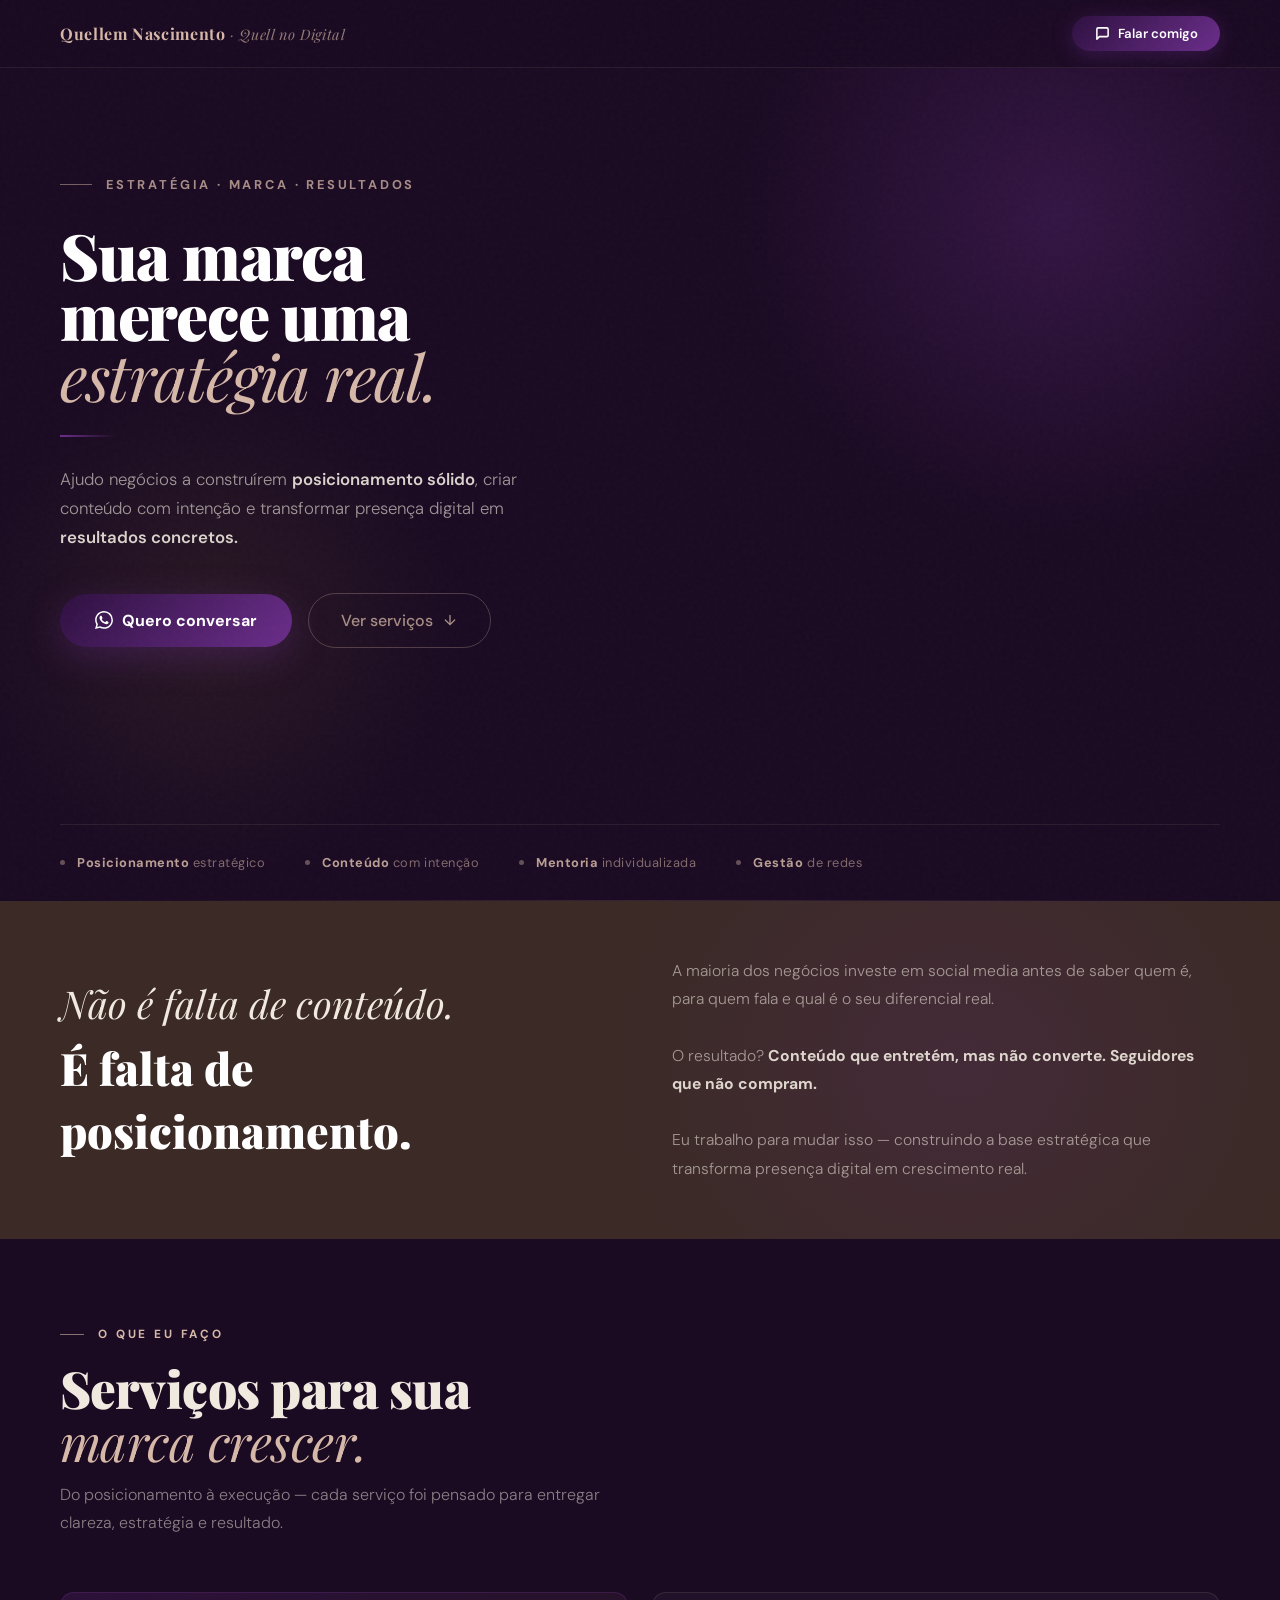
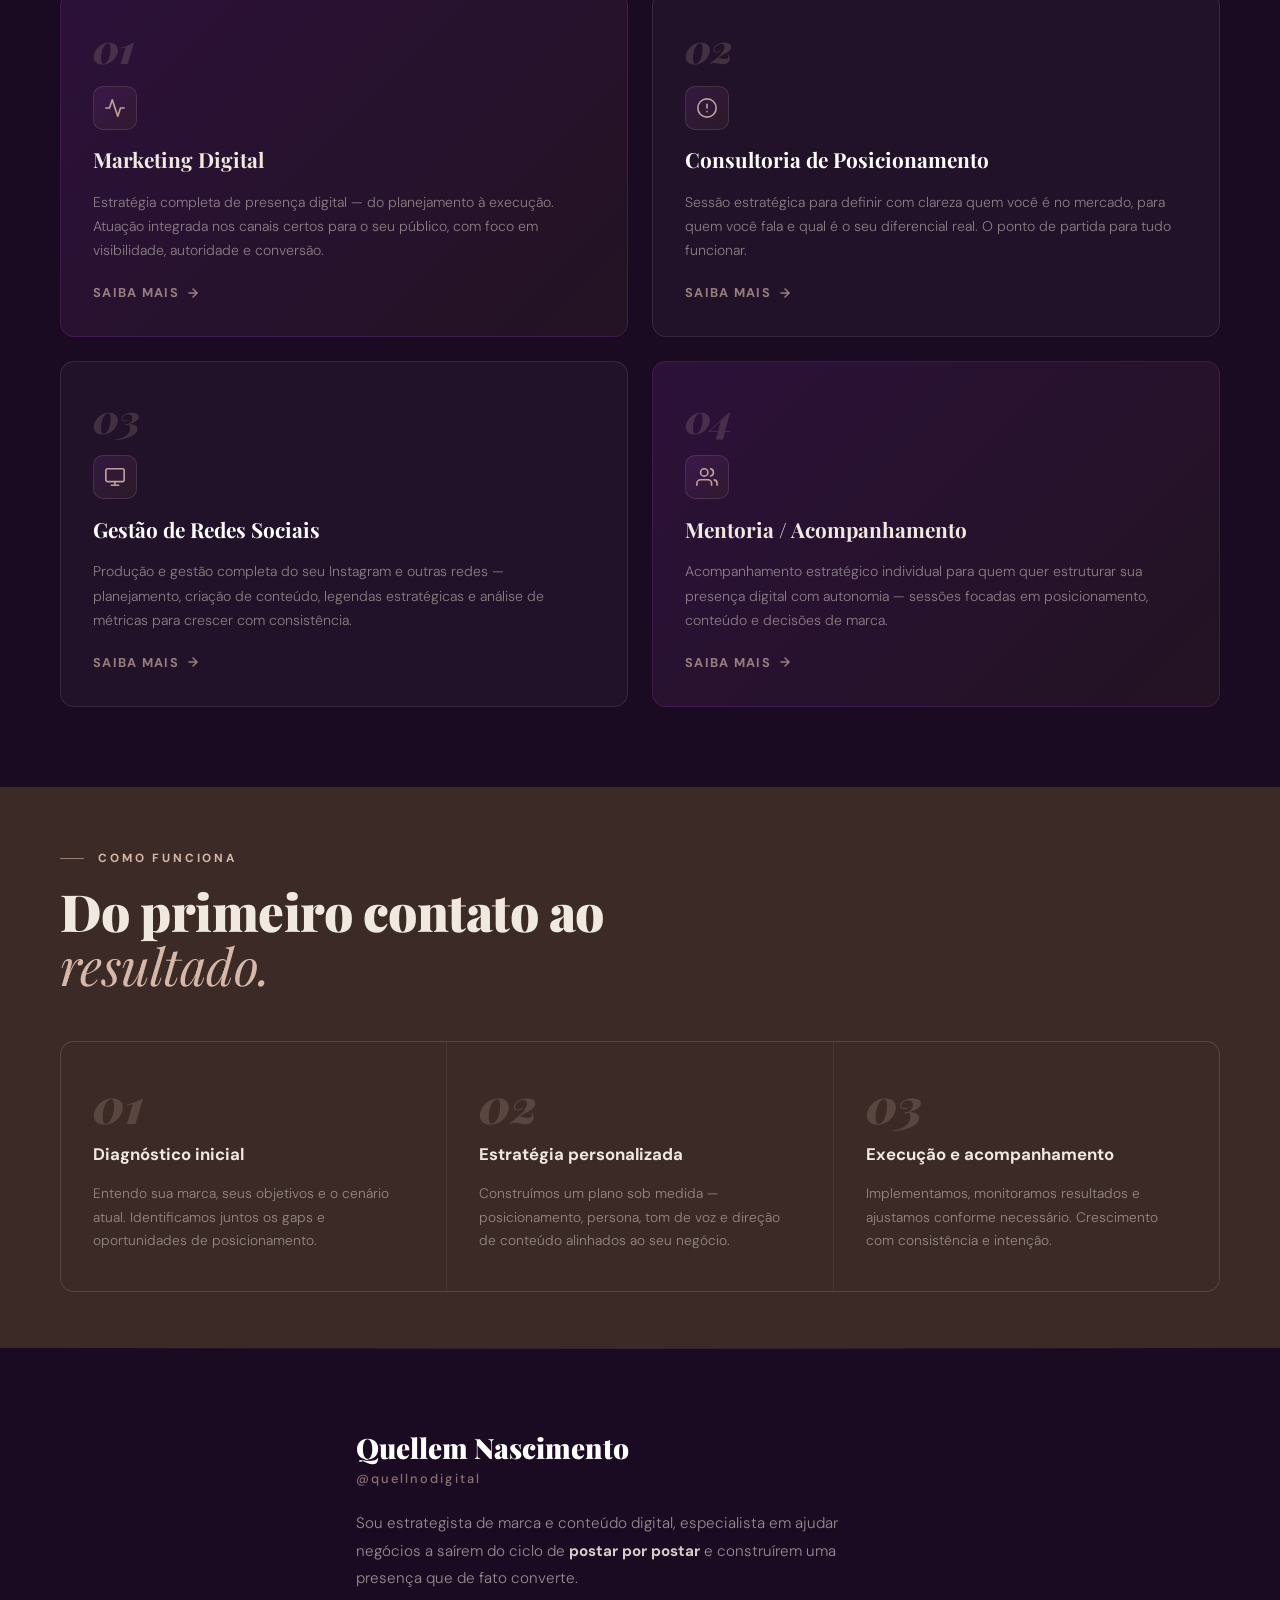
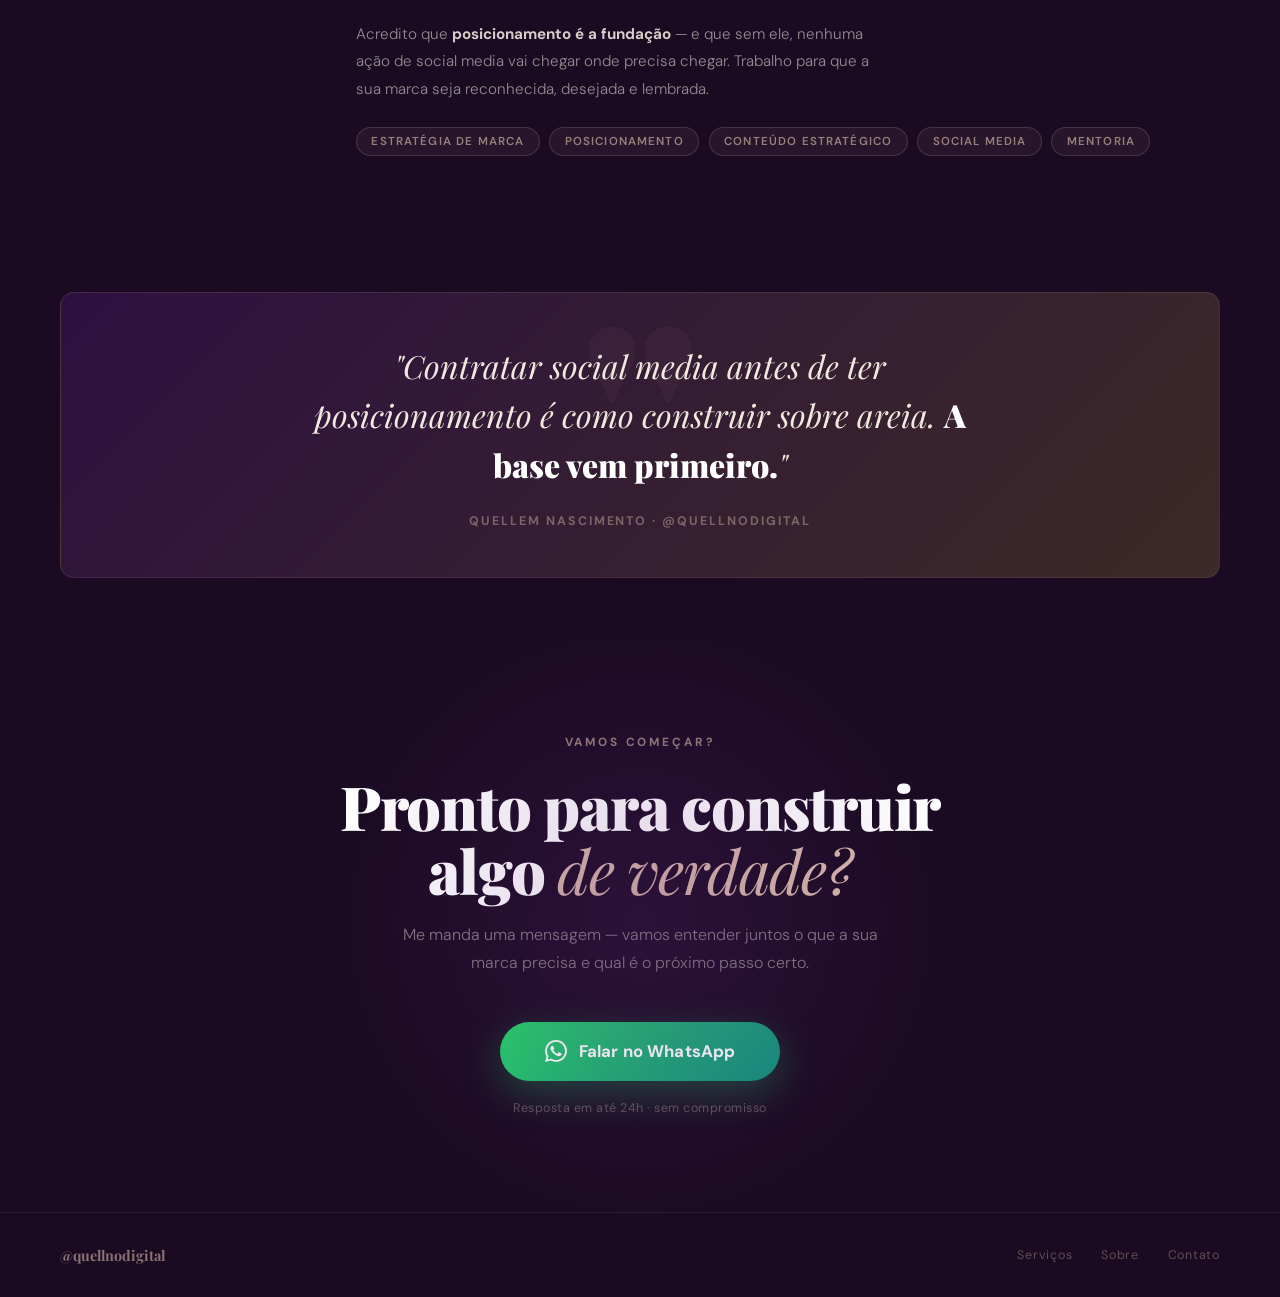
==== bio.html @ 11f49f75 "Add bio link landing page for @quellnodigital - Hero with photo, editorial headline and WhatsApp CTA" ====
<!DOCTYPE html>
<html lang="pt-BR">
<head>
<meta charset="UTF-8"/>
<meta name="viewport" content="width=device-width, initial-scale=1.0"/>
<meta name="description" content="Quellem Nascimento — Estratégia de marca, posicionamento e gestão de redes sociais para negócios que querem crescer com intencionalidade."/>
<title>Quellem Nascimento · Quell no Digital</title>
<link rel="preconnect" href="https://fonts.googleapis.com"/>
<link rel="preconnect" href="https://fonts.gstatic.com" crossorigin/>
<link href="https://fonts.googleapis.com/css2?family=Playfair+Display:ital,wght@0,400;0,700;0,900;1,400;1,700&family=DM+Sans:wght@300;400;500;600;700&display=swap" rel="stylesheet"/>
<style>
/* ══════════════════════════════════════════
   TOKENS & RESET
══════════════════════════════════════════ */
:root{
  --plum:    #1A0A22;
  --wine:    #2E1040;
  --purple:  #6B2D8B;
  --mauve:   #A45FC0;
  --brown:   #3B2A26;
  --mocha:   #5C3D30;
  --sand:    #D6B8A8;
  --cream:   #F0E9DF;
  --pale:    #F5F1F9;
  --white:   #FFFFFF;
  --body:    #2A1A2E;
  --muted:   rgba(42,26,46,.52);
  --border:  rgba(214,184,168,.18);
  --glow-p:  rgba(107,45,139,.35);
  --glow-b:  rgba(59,42,38,.5);
  --r:       14px;
  --r-sm:    8px;
}
*{box-sizing:border-box;margin:0;padding:0;}
html{scroll-behavior:smooth;}
body{
  background:var(--plum);
  font-family:'DM Sans',sans-serif;
  color:var(--cream);
  -webkit-font-smoothing:antialiased;
  overflow-x:hidden;
}
a{text-decoration:none;color:inherit;}
img{display:block;max-width:100%;}

/* ══════════════════════════════════════════
   NOISE TEXTURE
══════════════════════════════════════════ */
body::before{
  content:'';
  position:fixed;inset:0;pointer-events:none;z-index:999;
  opacity:.025;
  background-image:url("data:image/svg+xml,%3Csvg viewBox='0 0 256 256' xmlns='http://www.w3.org/2000/svg'%3E%3Cfilter id='n'%3E%3CfeTurbulence type='fractalNoise' baseFrequency='0.85' numOctaves='4' stitchTiles='stitch'/%3E%3C/filter%3E%3Crect width='100%25' height='100%25' filter='url(%23n)'/%3E%3C/svg%3E");
}

/* ══════════════════════════════════════════
   HEADER / NAV
══════════════════════════════════════════ */
.nav{
  position:fixed;top:0;left:0;right:0;
  z-index:100;
  padding:0 max(1.5rem, calc(50% - 580px));
  height:68px;
  display:flex;align-items:center;justify-content:space-between;
  background:rgba(26,10,34,.75);
  backdrop-filter:blur(18px);
  -webkit-backdrop-filter:blur(18px);
  border-bottom:1px solid rgba(214,184,168,.1);
  transition:background .3s;
}
.nav-logo{
  font-family:'Playfair Display',serif;
  font-size:1rem;font-weight:700;
  letter-spacing:.04em;color:var(--sand);
}
.nav-logo span{
  font-weight:400;font-style:italic;
  color:rgba(214,184,168,.65);font-size:.9rem;
}
.nav-cta{
  display:inline-flex;align-items:center;gap:.5rem;
  background:linear-gradient(135deg,var(--wine),var(--purple));
  color:#fff;border:none;border-radius:50px;
  padding:.55rem 1.4rem;font-size:.82rem;font-weight:600;
  cursor:pointer;font-family:'DM Sans',sans-serif;
  box-shadow:0 4px 20px var(--glow-p);
  transition:.2s;
}
.nav-cta:hover{transform:translateY(-1px);filter:brightness(1.12);}
.nav-cta svg{flex-shrink:0;}

/* ══════════════════════════════════════════
   HERO
══════════════════════════════════════════ */
.hero{
  min-height:100svh;
  padding:88px max(1.5rem, calc(50% - 580px)) 0;
  display:grid;
  grid-template-columns:1fr 1fr;
  align-items:end;
  gap:0;
  position:relative;
  overflow:hidden;
}

/* background glows */
.hero::before{
  content:'';position:absolute;
  right:-10%;top:-15%;
  width:70vw;max-width:700px;height:70vw;max-height:700px;
  border-radius:50%;
  background:radial-gradient(circle,rgba(107,45,139,.32) 0%,transparent 65%);
  pointer-events:none;z-index:0;
}
.hero::after{
  content:'';position:absolute;
  left:-5%;bottom:0;
  width:55vw;max-width:550px;height:55vw;max-height:550px;
  border-radius:50%;
  background:radial-gradient(circle,rgba(59,42,38,.45) 0%,transparent 65%);
  pointer-events:none;z-index:0;
}

.hero-text{
  position:relative;z-index:2;
  padding-bottom:6rem;
  padding-right:2rem;
}
.hero-eyebrow{
  display:inline-flex;align-items:center;gap:14px;
  font-size:.8rem;font-weight:700;letter-spacing:.22em;
  text-transform:uppercase;color:var(--sand);opacity:.75;
  margin-bottom:2rem;
}
.hero-eyebrow::before{
  content:'';display:inline-block;
  width:32px;height:1px;background:var(--sand);opacity:.65;
}
.hero-hl{
  font-family:'Playfair Display',serif;
  font-size:clamp(2.6rem, 5vw, 4.2rem);
  font-weight:900;line-height:.95;
  letter-spacing:-.02em;
  margin-bottom:1.75rem;
}
.hero-hl .reg{display:block;color:#fff;}
.hero-hl .ital{display:block;font-weight:400;font-style:italic;color:var(--sand);}
.hero-rule{
  width:56px;height:1.5px;
  background:linear-gradient(90deg,var(--purple),transparent);
  margin-bottom:1.75rem;
}
.hero-sub{
  font-size:1.05rem;font-weight:300;line-height:1.75;
  color:rgba(240,233,223,.62);max-width:480px;
  margin-bottom:2.5rem;
}
.hero-sub strong{font-weight:600;color:rgba(240,233,223,.9);}
.hero-btns{display:flex;flex-wrap:wrap;gap:1rem;align-items:center;}
.btn-primary{
  display:inline-flex;align-items:center;gap:.55rem;
  background:linear-gradient(135deg,var(--wine),var(--purple));
  color:#fff;border-radius:50px;
  padding:1rem 2.2rem;font-size:1rem;font-weight:700;
  box-shadow:0 10px 36px var(--glow-p);
  transition:.2s;cursor:pointer;border:none;
  font-family:'DM Sans',sans-serif;
}
.btn-primary:hover{transform:translateY(-2px);box-shadow:0 16px 48px var(--glow-p);filter:brightness(1.1);}
.btn-ghost{
  display:inline-flex;align-items:center;gap:.55rem;
  background:transparent;
  border:1px solid rgba(214,184,168,.28);
  color:rgba(214,184,168,.75);border-radius:50px;
  padding:1rem 2rem;font-size:1rem;font-weight:500;
  transition:.2s;cursor:pointer;
  font-family:'DM Sans',sans-serif;
}
.btn-ghost:hover{border-color:rgba(214,184,168,.5);color:var(--sand);}

.hero-photo{
  position:relative;z-index:2;
  align-self:end;
  display:flex;justify-content:flex-end;
}
.hero-photo img{
  width:100%;max-width:480px;
  height:clamp(500px, 70vh, 720px);
  object-fit:cover;object-position:center top;
  border-radius:var(--r) var(--r) 0 0;
  display:block;
  box-shadow:0 32px 80px rgba(0,0,0,.55);
  mask-image:linear-gradient(0deg,transparent 0%,rgba(0,0,0,.6) 8%,black 20%);
  -webkit-mask-image:linear-gradient(0deg,transparent 0%,rgba(0,0,0,.6) 8%,black 20%);
}
.hero-photo-overlay{
  position:absolute;inset:0;z-index:1;
  background:linear-gradient(90deg,var(--plum) 0%,transparent 30%);
}

/* social proof bar inside hero */
.hero-proof{
  grid-column:1 / -1;
  position:relative;z-index:2;
  display:flex;align-items:center;gap:2.5rem;
  padding:1.8rem 0;
  border-top:1px solid rgba(214,184,168,.1);
  flex-wrap:wrap;
  row-gap:1rem;
}
.proof-item{display:flex;align-items:center;gap:.75rem;}
.proof-dot{width:5px;height:5px;border-radius:50%;background:var(--sand);opacity:.4;flex-shrink:0;}
.proof-text{font-size:.8rem;font-weight:400;color:rgba(214,184,168,.55);letter-spacing:.04em;}
.proof-text strong{font-weight:700;color:rgba(214,184,168,.85);}

/* ══════════════════════════════════════════
   SECTION WRAPPER
══════════════════════════════════════════ */
.section{
  padding:5rem max(1.5rem, calc(50% - 580px));
}
.section-sm{padding-top:3.5rem;padding-bottom:3.5rem;}
.sec-tag{
  display:inline-flex;align-items:center;gap:14px;
  font-size:.74rem;font-weight:700;letter-spacing:.24em;
  text-transform:uppercase;color:var(--sand);opacity:.65;
  margin-bottom:1.2rem;
}
.sec-tag::before{content:'';display:inline-block;width:24px;height:1px;background:var(--sand);opacity:.6;}
.sec-hl{
  font-family:'Playfair Display',serif;
  font-size:clamp(2rem,4vw,3.2rem);
  font-weight:900;line-height:1.05;
  letter-spacing:-.01em;
  margin-bottom:.75rem;
}
.sec-hl em{font-style:italic;font-weight:400;color:var(--sand);}
.sec-sub{
  font-size:1rem;font-weight:300;line-height:1.72;
  color:rgba(240,233,223,.52);max-width:560px;
}

/* ══════════════════════════════════════════
   DIVIDER
══════════════════════════════════════════ */
.divider{
  height:1px;
  background:linear-gradient(90deg,transparent,rgba(214,184,168,.15),transparent);
  margin:0 max(1.5rem, calc(50% - 580px));
}

/* ══════════════════════════════════════════
   PROBLEM STRIP
══════════════════════════════════════════ */
.problem{
  background:var(--brown);
  padding:3.5rem max(1.5rem, calc(50% - 580px));
  position:relative;overflow:hidden;
}
.problem::before{
  content:'';position:absolute;
  right:-5%;top:-50%;
  width:60%;height:200%;
  background:radial-gradient(ellipse,rgba(107,45,139,.18) 0%,transparent 65%);
  pointer-events:none;
}
.problem-inner{
  display:grid;grid-template-columns:1fr 1fr;gap:4rem;
  align-items:center;
  position:relative;z-index:1;
}
.problem-quote{
  font-family:'Playfair Display',serif;
  font-size:clamp(1.5rem,3vw,2.4rem);
  font-weight:400;font-style:italic;
  line-height:1.4;color:var(--cream);
}
.problem-quote strong{
  font-style:normal;font-weight:900;
  display:block;
  font-size:clamp(1.7rem,3.5vw,2.8rem);
  color:#fff;margin-top:.4rem;
}
.problem-body{
  font-size:.98rem;font-weight:300;line-height:1.8;
  color:rgba(240,233,223,.58);
}
.problem-body strong{font-weight:700;color:rgba(240,233,223,.9);}

/* ══════════════════════════════════════════
   SERVICES
══════════════════════════════════════════ */
.services-grid{
  display:grid;
  grid-template-columns:repeat(2,1fr);
  gap:1.5rem;
  margin-top:3.5rem;
}
.svc-card{
  background:rgba(255,255,255,.035);
  border:1px solid rgba(214,184,168,.12);
  border-radius:var(--r);
  padding:2.2rem 2rem;
  display:flex;flex-direction:column;gap:1.1rem;
  transition:.3s;
  position:relative;overflow:hidden;
}
.svc-card::before{
  content:'';position:absolute;
  inset:0;border-radius:var(--r);
  background:linear-gradient(135deg,rgba(107,45,139,.06),transparent);
  opacity:0;transition:.3s;
}
.svc-card:hover{
  border-color:rgba(214,184,168,.25);
  transform:translateY(-3px);
  box-shadow:0 16px 48px rgba(0,0,0,.35);
}
.svc-card:hover::before{opacity:1;}
.svc-n{
  font-family:'Playfair Display',serif;
  font-size:2.5rem;font-weight:900;font-style:italic;
  color:var(--sand);opacity:.18;
  line-height:1;
}
.svc-icon{
  width:44px;height:44px;
  border-radius:10px;
  background:linear-gradient(135deg,rgba(107,45,139,.25),rgba(59,42,38,.35));
  border:1px solid rgba(214,184,168,.15);
  display:flex;align-items:center;justify-content:center;
}
.svc-icon svg{opacity:.85;}
.svc-title{
  font-family:'Playfair Display',serif;
  font-size:1.3rem;font-weight:700;
  color:#fff;line-height:1.2;
}
.svc-desc{
  font-size:.88rem;font-weight:300;line-height:1.72;
  color:rgba(240,233,223,.5);flex:1;
}
.svc-cta{
  display:inline-flex;align-items:center;gap:.45rem;
  font-size:.8rem;font-weight:700;letter-spacing:.1em;
  text-transform:uppercase;color:var(--sand);opacity:.65;
  transition:.2s;margin-top:.25rem;
}
.svc-card:hover .svc-cta{opacity:1;}
.svc-cta svg{transition:.2s;}
.svc-card:hover .svc-cta svg{transform:translateX(4px);}

/* featured card */
.svc-card.featured{
  background:linear-gradient(135deg,rgba(107,45,139,.22),rgba(59,42,38,.28));
  border-color:rgba(107,45,139,.35);
}
.svc-card.featured:hover{border-color:rgba(107,45,139,.6);}
.svc-card.featured .svc-title{color:var(--cream);}

/* ══════════════════════════════════════════
   HOW IT WORKS
══════════════════════════════════════════ */
.steps-section{
  background:var(--brown);
}
.steps-grid{
  display:grid;grid-template-columns:repeat(3,1fr);
  gap:1px;background:rgba(214,184,168,.1);
  border:1px solid rgba(214,184,168,.1);
  border-radius:var(--r);overflow:hidden;
  margin-top:3rem;
}
.step-cell{
  background:var(--brown);
  padding:2.4rem 2rem;
  display:flex;flex-direction:column;gap:1rem;
}
.step-num{
  font-family:'Playfair Display',serif;
  font-size:3rem;font-weight:900;font-style:italic;
  color:var(--sand);opacity:.2;line-height:1;
}
.step-title{
  font-size:1.05rem;font-weight:700;
  color:var(--cream);line-height:1.3;
}
.step-desc{
  font-size:.86rem;font-weight:300;line-height:1.7;
  color:rgba(240,233,223,.5);
}

/* ══════════════════════════════════════════
   ABOUT STRIP
══════════════════════════════════════════ */
.about{
  display:grid;grid-template-columns:auto 1fr;
  gap:3.5rem;align-items:center;
}
.about-photo{
  width:240px;flex-shrink:0;
}
.about-photo img{
  width:100%;height:320px;
  object-fit:cover;object-position:center top;
  border-radius:var(--r);
  box-shadow:0 20px 60px rgba(0,0,0,.5);
  filter:saturate(.9);
}
.about-name{
  font-family:'Playfair Display',serif;
  font-size:1.75rem;font-weight:900;
  color:#fff;margin-bottom:.3rem;
}
.about-handle{
  font-size:.8rem;font-weight:500;letter-spacing:.16em;
  color:var(--sand);opacity:.6;margin-bottom:1.4rem;
}
.about-text{
  font-size:.95rem;font-weight:300;line-height:1.82;
  color:rgba(240,233,223,.58);max-width:540px;
}
.about-text strong{font-weight:700;color:rgba(240,233,223,.88);}
.about-tags{
  display:flex;flex-wrap:wrap;gap:.6rem;margin-top:1.5rem;
}
.tag-chip{
  font-size:.72rem;font-weight:600;letter-spacing:.1em;
  text-transform:uppercase;
  background:rgba(214,184,168,.07);
  border:1px solid rgba(214,184,168,.18);
  color:rgba(214,184,168,.65);
  padding:.35rem .9rem;border-radius:50px;
}

/* ══════════════════════════════════════════
   TESTIMONIAL / HIGHLIGHT
══════════════════════════════════════════ */
.highlight{
  background:linear-gradient(135deg,var(--wine) 0%,var(--brown) 100%);
  border:1px solid rgba(214,184,168,.12);
  border-radius:var(--r);
  padding:3rem 2.8rem;
  text-align:center;
  position:relative;overflow:hidden;
}
.highlight::before{
  content:'"';
  position:absolute;top:-20px;left:50%;transform:translateX(-50%);
  font-family:'Playfair Display',serif;
  font-size:18rem;font-weight:900;line-height:1;
  color:rgba(214,184,168,.04);
  pointer-events:none;
}
.highlight-text{
  font-family:'Playfair Display',serif;
  font-size:clamp(1.4rem,3vw,2rem);
  font-weight:400;font-style:italic;
  line-height:1.55;color:var(--cream);
  max-width:680px;margin:0 auto 1.5rem;
  position:relative;z-index:1;
}
.highlight-text strong{
  font-style:normal;font-weight:900;color:#fff;
}
.highlight-source{
  font-size:.78rem;font-weight:700;letter-spacing:.16em;
  text-transform:uppercase;color:rgba(214,184,168,.45);
  position:relative;z-index:1;
}

/* ══════════════════════════════════════════
   FINAL CTA
══════════════════════════════════════════ */
.cta-section{
  text-align:center;
  padding:6rem max(1.5rem, calc(50% - 580px));
  position:relative;overflow:hidden;
}
.cta-section::before{
  content:'';position:absolute;
  left:50%;top:50%;transform:translate(-50%,-50%);
  width:min(90vw,700px);height:min(90vw,700px);
  border-radius:50%;
  background:radial-gradient(circle,rgba(107,45,139,.22) 0%,transparent 65%);
  pointer-events:none;
}
.cta-eyebrow{
  display:inline-flex;align-items:center;gap:14px;
  font-size:.74rem;font-weight:700;letter-spacing:.24em;
  text-transform:uppercase;color:var(--sand);opacity:.6;
  margin-bottom:1.5rem;
}
.cta-hl{
  font-family:'Playfair Display',serif;
  font-size:clamp(2rem,5vw,3.8rem);
  font-weight:900;line-height:1.05;
  color:#fff;margin-bottom:1.2rem;
  letter-spacing:-.02em;
}
.cta-hl em{font-style:italic;font-weight:400;color:var(--sand);}
.cta-sub{
  font-size:1rem;font-weight:300;line-height:1.75;
  color:rgba(240,233,223,.5);max-width:520px;
  margin:0 auto 2.8rem;
}
.cta-btn-wrap{
  display:flex;flex-direction:column;align-items:center;gap:1.2rem;
}
.btn-wa{
  display:inline-flex;align-items:center;gap:.75rem;
  background:linear-gradient(135deg,#25D366,#128C7E);
  color:#fff;border-radius:50px;
  padding:1.15rem 2.8rem;font-size:1.05rem;font-weight:700;
  box-shadow:0 12px 40px rgba(37,211,102,.3);
  transition:.25s;cursor:pointer;border:none;
  font-family:'DM Sans',sans-serif;
  letter-spacing:.01em;
}
.btn-wa:hover{transform:translateY(-2px);box-shadow:0 18px 52px rgba(37,211,102,.42);filter:brightness(1.08);}
.cta-note{
  font-size:.78rem;color:rgba(214,184,168,.38);
  letter-spacing:.04em;
}

/* ══════════════════════════════════════════
   FOOTER
══════════════════════════════════════════ */
.footer{
  padding:2rem max(1.5rem, calc(50% - 580px));
  border-top:1px solid rgba(214,184,168,.1);
  display:flex;align-items:center;justify-content:space-between;
  flex-wrap:wrap;gap:1rem;
}
.footer-logo{
  font-family:'Playfair Display',serif;
  font-size:.9rem;font-weight:700;color:var(--sand);opacity:.6;
}
.footer-links{
  display:flex;gap:1.8rem;
}
.footer-links a{
  font-size:.78rem;color:rgba(214,184,168,.38);
  letter-spacing:.06em;transition:.2s;
}
.footer-links a:hover{color:rgba(214,184,168,.7);}

/* ══════════════════════════════════════════
   SCROLL ANIMATIONS
══════════════════════════════════════════ */
.fade-up{
  opacity:0;transform:translateY(32px);
  transition:opacity .65s ease, transform .65s ease;
}
.fade-up.visible{opacity:1;transform:none;}

/* ══════════════════════════════════════════
   RESPONSIVE — TABLET
══════════════════════════════════════════ */
@media(max-width:900px){
  .hero{grid-template-columns:1fr;padding-top:100px;}
  .hero-photo{display:none;}
  .hero-proof{grid-column:1;}
  .problem-inner{grid-template-columns:1fr;}
  .services-grid{grid-template-columns:1fr;}
  .steps-grid{grid-template-columns:1fr;}
  .steps-grid .step-cell{border-top:1px solid rgba(214,184,168,.1);}
  .steps-grid .step-cell:first-child{border-top:none;}
  .about{grid-template-columns:1fr;}
  .about-photo{width:100%;max-width:280px;}
  .about-photo img{height:260px;}
}
@media(max-width:600px){
  .nav{padding:0 1.2rem;}
  .nav-logo span{display:none;}
  .hero{padding-left:1.2rem;padding-right:1.2rem;padding-top:88px;}
  .hero-text{padding-right:0;padding-bottom:3rem;}
  .hero-btns{flex-direction:column;align-items:flex-start;}
  .btn-primary,.btn-ghost{width:100%;justify-content:center;}
  .hero-proof{gap:1.2rem;}
  .proof-item:nth-child(n+4){display:none;}
  .section{padding-left:1.2rem;padding-right:1.2rem;}
  .problem{padding-left:1.2rem;padding-right:1.2rem;}
  .steps-section{padding-left:1.2rem;padding-right:1.2rem;}
  .cta-section{padding-left:1.2rem;padding-right:1.2rem;}
  .footer{padding-left:1.2rem;padding-right:1.2rem;}
  .services-grid{gap:1rem;}
  .svc-card{padding:1.8rem 1.5rem;}
  .highlight{padding:2.2rem 1.6rem;}
  .cta-btn-wrap .btn-wa{width:100%;justify-content:center;}
}
</style>
</head>
<body>

<!-- ══ NAV ══ -->
<nav class="nav">
  <div class="nav-logo">Quellem Nascimento <span>· Quell no Digital</span></div>
  <a href="https://wa.me/5527998845482?text=Oi%20Quellem%2C%20vim%20pelo%20link%20da%20bio%20e%20quero%20saber%20mais%20sobre%20seus%20servi%C3%A7os!" class="nav-cta">
    <svg width="15" height="15" viewBox="0 0 24 24" fill="none" stroke="currentColor" stroke-width="2.5" stroke-linecap="round" stroke-linejoin="round"><path d="M21 15a2 2 0 0 1-2 2H7l-4 4V5a2 2 0 0 1 2-2h14a2 2 0 0 1 2 2z"/></svg>
    Falar comigo
  </a>
</nav>

<!-- ══ HERO ══ -->
<section class="hero">
  <div class="hero-text fade-up">
    <p class="hero-eyebrow">Estratégia · Marca · Resultados</p>
    <h1 class="hero-hl">
      <span class="reg">Sua marca</span>
      <span class="reg">merece uma</span>
      <span class="ital">estratégia real.</span>
    </h1>
    <div class="hero-rule"></div>
    <p class="hero-sub">
      Ajudo negócios a construírem <strong>posicionamento sólido</strong>, criar conteúdo com intenção e transformar presença digital em <strong>resultados concretos.</strong>
    </p>
    <div class="hero-btns">
      <a href="https://wa.me/5527998845482?text=Oi%20Quellem%2C%20vim%20pelo%20link%20da%20bio%20e%20quero%20saber%20mais%20sobre%20seus%20servi%C3%A7os!" class="btn-primary">
        <svg width="18" height="18" viewBox="0 0 24 24" fill="currentColor"><path d="M17.472 14.382c-.297-.149-1.758-.867-2.03-.967-.273-.099-.471-.148-.67.15-.197.297-.767.966-.94 1.164-.173.199-.347.223-.644.075-.297-.15-1.255-.463-2.39-1.475-.883-.788-1.48-1.761-1.653-2.059-.173-.297-.018-.458.13-.606.134-.133.298-.347.446-.52.149-.174.198-.298.298-.497.099-.198.05-.371-.025-.52-.075-.149-.669-1.612-.916-2.207-.242-.579-.487-.5-.669-.51-.173-.008-.371-.01-.57-.01-.198 0-.52.074-.792.372-.272.297-1.04 1.016-1.04 2.479 0 1.462 1.065 2.875 1.213 3.074.149.198 2.096 3.2 5.077 4.487.709.306 1.262.489 1.694.625.712.227 1.36.195 1.871.118.571-.085 1.758-.719 2.006-1.413.248-.694.248-1.289.173-1.413-.074-.124-.272-.198-.57-.347m-5.421 7.403h-.004a9.87 9.87 0 0 1-5.031-1.378l-.361-.214-3.741.982.998-3.648-.235-.374a9.86 9.86 0 0 1-1.51-5.26c.001-5.45 4.436-9.884 9.888-9.884 2.64 0 5.122 1.03 6.988 2.898a9.825 9.825 0 0 1 2.893 6.994c-.003 5.45-4.437 9.884-9.885 9.884m8.413-18.297A11.815 11.815 0 0 0 12.05 0C5.495 0 .16 5.335.157 11.892c0 2.096.547 4.142 1.588 5.945L.057 24l6.305-1.654a11.882 11.882 0 0 0 5.683 1.448h.005c6.554 0 11.89-5.335 11.893-11.893a11.821 11.821 0 0 0-3.48-8.413z"/></svg>
        Quero conversar
      </a>
      <a href="#servicos" class="btn-ghost">
        Ver serviços
        <svg width="16" height="16" viewBox="0 0 24 24" fill="none" stroke="currentColor" stroke-width="2" stroke-linecap="round"><path d="M12 5v14M5 12l7 7 7-7"/></svg>
      </a>
    </div>
  </div>

  <div class="hero-photo">
    <div class="hero-photo-overlay"></div>
    <img
      src="https://raw.githubusercontent.com/quellemnascimento-collab/quellnodigital/claude/create-landing-page-l6phU/foto2.jpg.jpeg"
      alt="Quellem Nascimento" crossorigin="anonymous"
      onerror="this.parentElement.style.display='none'"/>
  </div>

  <div class="hero-proof fade-up">
    <div class="proof-item"><div class="proof-dot"></div><span class="proof-text"><strong>Posicionamento</strong> estratégico</span></div>
    <div class="proof-item"><div class="proof-dot"></div><span class="proof-text"><strong>Conteúdo</strong> com intenção</span></div>
    <div class="proof-item"><div class="proof-dot"></div><span class="proof-text"><strong>Mentoria</strong> individualizada</span></div>
    <div class="proof-item"><div class="proof-dot"></div><span class="proof-text"><strong>Gestão</strong> de redes</span></div>
  </div>
</section>

<!-- ══ DIVIDER ══ -->
<div class="divider"></div>

<!-- ══ PROBLEM ══ -->
<section class="problem">
  <div class="problem-inner fade-up">
    <p class="problem-quote">
      Não é falta de conteúdo.
      <strong>É falta de posicionamento.</strong>
    </p>
    <p class="problem-body">
      A maioria dos negócios investe em social media antes de saber quem é, para quem fala e qual é o seu diferencial real.<br/><br/>
      O resultado? <strong>Conteúdo que entretém, mas não converte. Seguidores que não compram.</strong><br/><br/>
      Eu trabalho para mudar isso — construindo a base estratégica que transforma presença digital em crescimento real.
    </p>
  </div>
</section>

<!-- ══ SERVICES ══ -->
<section class="section" id="servicos">
  <p class="sec-tag fade-up">O que eu faço</p>
  <h2 class="sec-hl fade-up">Serviços para sua<br/><em>marca crescer.</em></h2>
  <p class="sec-sub fade-up">Do posicionamento à execução — cada serviço foi pensado para entregar clareza, estratégia e resultado.</p>

  <div class="services-grid">

    <!-- 01 · MARKETING DIGITAL -->
    <div class="svc-card featured fade-up">
      <div class="svc-n">01</div>
      <div class="svc-icon">
        <svg width="22" height="22" viewBox="0 0 24 24" fill="none" stroke="var(--sand)" stroke-width="1.8" stroke-linecap="round" stroke-linejoin="round"><polyline points="22 12 18 12 15 21 9 3 6 12 2 12"/></svg>
      </div>
      <h3 class="svc-title">Marketing Digital</h3>
      <p class="svc-desc">Estratégia completa de presença digital — do planejamento à execução. Atuação integrada nos canais certos para o seu público, com foco em visibilidade, autoridade e conversão.</p>
      <a href="https://wa.me/5527998845482?text=Oi%20Quellem%2C%20tenho%20interesse%20no%20servi%C3%A7o%20de%20Marketing%20Digital!" class="svc-cta">
        Saiba mais
        <svg width="14" height="14" viewBox="0 0 24 24" fill="none" stroke="currentColor" stroke-width="2.5" stroke-linecap="round"><path d="M5 12h14M12 5l7 7-7 7"/></svg>
      </a>
    </div>

    <!-- 02 · CONSULTORIA DE POSICIONAMENTO -->
    <div class="svc-card fade-up">
      <div class="svc-n">02</div>
      <div class="svc-icon">
        <svg width="22" height="22" viewBox="0 0 24 24" fill="none" stroke="var(--sand)" stroke-width="1.8" stroke-linecap="round" stroke-linejoin="round"><circle cx="12" cy="12" r="10"/><line x1="12" y1="8" x2="12" y2="12"/><line x1="12" y1="16" x2="12.01" y2="16"/></svg>
      </div>
      <h3 class="svc-title">Consultoria de Posicionamento</h3>
      <p class="svc-desc">Sessão estratégica para definir com clareza quem você é no mercado, para quem você fala e qual é o seu diferencial real. O ponto de partida para tudo funcionar.</p>
      <a href="https://wa.me/5527998845482?text=Oi%20Quellem%2C%20tenho%20interesse%20na%20Consultoria%20de%20Posicionamento!" class="svc-cta">
        Saiba mais
        <svg width="14" height="14" viewBox="0 0 24 24" fill="none" stroke="currentColor" stroke-width="2.5" stroke-linecap="round"><path d="M5 12h14M12 5l7 7-7 7"/></svg>
      </a>
    </div>

    <!-- 03 · GESTÃO DE REDES SOCIAIS -->
    <div class="svc-card fade-up">
      <div class="svc-n">03</div>
      <div class="svc-icon">
        <svg width="22" height="22" viewBox="0 0 24 24" fill="none" stroke="var(--sand)" stroke-width="1.8" stroke-linecap="round" stroke-linejoin="round"><rect x="2" y="3" width="20" height="14" rx="2"/><line x1="8" y1="21" x2="16" y2="21"/><line x1="12" y1="17" x2="12" y2="21"/></svg>
      </div>
      <h3 class="svc-title">Gestão de Redes Sociais</h3>
      <p class="svc-desc">Produção e gestão completa do seu Instagram e outras redes — planejamento, criação de conteúdo, legendas estratégicas e análise de métricas para crescer com consistência.</p>
      <a href="https://wa.me/5527998845482?text=Oi%20Quellem%2C%20tenho%20interesse%20na%20Gest%C3%A3o%20de%20Redes%20Sociais!" class="svc-cta">
        Saiba mais
        <svg width="14" height="14" viewBox="0 0 24 24" fill="none" stroke="currentColor" stroke-width="2.5" stroke-linecap="round"><path d="M5 12h14M12 5l7 7-7 7"/></svg>
      </a>
    </div>

    <!-- 04 · MENTORIA -->
    <div class="svc-card featured fade-up">
      <div class="svc-n">04</div>
      <div class="svc-icon">
        <svg width="22" height="22" viewBox="0 0 24 24" fill="none" stroke="var(--sand)" stroke-width="1.8" stroke-linecap="round" stroke-linejoin="round"><path d="M17 21v-2a4 4 0 0 0-4-4H5a4 4 0 0 0-4 4v2"/><circle cx="9" cy="7" r="4"/><path d="M23 21v-2a4 4 0 0 0-3-3.87"/><path d="M16 3.13a4 4 0 0 1 0 7.75"/></svg>
      </div>
      <h3 class="svc-title">Mentoria / Acompanhamento</h3>
      <p class="svc-desc">Acompanhamento estratégico individual para quem quer estruturar sua presença digital com autonomia — sessões focadas em posicionamento, conteúdo e decisões de marca.</p>
      <a href="https://wa.me/5527998845482?text=Oi%20Quellem%2C%20tenho%20interesse%20na%20Mentoria!" class="svc-cta">
        Saiba mais
        <svg width="14" height="14" viewBox="0 0 24 24" fill="none" stroke="currentColor" stroke-width="2.5" stroke-linecap="round"><path d="M5 12h14M12 5l7 7-7 7"/></svg>
      </a>
    </div>

  </div>
</section>

<!-- ══ HOW IT WORKS ══ -->
<section class="section section-sm steps-section">
  <p class="sec-tag fade-up">Como funciona</p>
  <h2 class="sec-hl fade-up">Do primeiro contato ao<br/><em>resultado.</em></h2>
  <div class="steps-grid fade-up">
    <div class="step-cell">
      <div class="step-num">01</div>
      <h3 class="step-title">Diagnóstico inicial</h3>
      <p class="step-desc">Entendo sua marca, seus objetivos e o cenário atual. Identificamos juntos os gaps e oportunidades de posicionamento.</p>
    </div>
    <div class="step-cell">
      <div class="step-num">02</div>
      <h3 class="step-title">Estratégia personalizada</h3>
      <p class="step-desc">Construímos um plano sob medida — posicionamento, persona, tom de voz e direção de conteúdo alinhados ao seu negócio.</p>
    </div>
    <div class="step-cell">
      <div class="step-num">03</div>
      <h3 class="step-title">Execução e acompanhamento</h3>
      <p class="step-desc">Implementamos, monitoramos resultados e ajustamos conforme necessário. Crescimento com consistência e intenção.</p>
    </div>
  </div>
</section>

<!-- ══ DIVIDER ══ -->
<div class="divider"></div>

<!-- ══ ABOUT ══ -->
<section class="section fade-up" id="sobre">
  <div class="about">
    <div class="about-photo">
      <img
        src="https://raw.githubusercontent.com/quellemnascimento-collab/quellnodigital/claude/create-landing-page-l6phU/foto1.jpg.jpeg"
        alt="Quellem Nascimento" crossorigin="anonymous"
        onerror="this.style.display='none'"/>
    </div>
    <div>
      <h2 class="about-name">Quellem Nascimento</h2>
      <p class="about-handle">@quellnodigital</p>
      <p class="about-text">
        Sou estrategista de marca e conteúdo digital, especialista em ajudar negócios a saírem do ciclo de <strong>postar por postar</strong> e construírem uma presença que de fato converte.<br/><br/>
        Acredito que <strong>posicionamento é a fundação</strong> — e que sem ele, nenhuma ação de social media vai chegar onde precisa chegar. Trabalho para que a sua marca seja reconhecida, desejada e lembrada.
      </p>
      <div class="about-tags">
        <span class="tag-chip">Estratégia de marca</span>
        <span class="tag-chip">Posicionamento</span>
        <span class="tag-chip">Conteúdo estratégico</span>
        <span class="tag-chip">Social media</span>
        <span class="tag-chip">Mentoria</span>
      </div>
    </div>
  </div>
</section>

<!-- ══ HIGHLIGHT ══ -->
<section class="section section-sm fade-up">
  <div class="highlight">
    <p class="highlight-text">
      "Contratar social media antes de ter posicionamento é como construir sobre areia. <strong>A base vem primeiro.</strong>"
    </p>
    <p class="highlight-source">Quellem Nascimento · @quellnodigital</p>
  </div>
</section>

<!-- ══ FINAL CTA ══ -->
<section class="cta-section fade-up" id="contato">
  <p class="cta-eyebrow">Vamos começar?</p>
  <h2 class="cta-hl">Pronto para construir<br/>algo <em>de verdade?</em></h2>
  <p class="cta-sub">Me manda uma mensagem — vamos entender juntos o que a sua marca precisa e qual é o próximo passo certo.</p>
  <div class="cta-btn-wrap">
    <a href="https://wa.me/5527998845482?text=Oi%20Quellem%2C%20vim%20pelo%20link%20da%20bio%20e%20quero%20saber%20mais%20sobre%20seus%20servi%C3%A7os!" class="btn-wa">
      <svg width="22" height="22" viewBox="0 0 24 24" fill="currentColor"><path d="M17.472 14.382c-.297-.149-1.758-.867-2.03-.967-.273-.099-.471-.148-.67.15-.197.297-.767.966-.94 1.164-.173.199-.347.223-.644.075-.297-.15-1.255-.463-2.39-1.475-.883-.788-1.48-1.761-1.653-2.059-.173-.297-.018-.458.13-.606.134-.133.298-.347.446-.52.149-.174.198-.298.298-.497.099-.198.05-.371-.025-.52-.075-.149-.669-1.612-.916-2.207-.242-.579-.487-.5-.669-.51-.173-.008-.371-.01-.57-.01-.198 0-.52.074-.792.372-.272.297-1.04 1.016-1.04 2.479 0 1.462 1.065 2.875 1.213 3.074.149.198 2.096 3.2 5.077 4.487.709.306 1.262.489 1.694.625.712.227 1.36.195 1.871.118.571-.085 1.758-.719 2.006-1.413.248-.694.248-1.289.173-1.413-.074-.124-.272-.198-.57-.347m-5.421 7.403h-.004a9.87 9.87 0 0 1-5.031-1.378l-.361-.214-3.741.982.998-3.648-.235-.374a9.86 9.86 0 0 1-1.51-5.26c.001-5.45 4.436-9.884 9.888-9.884 2.64 0 5.122 1.03 6.988 2.898a9.825 9.825 0 0 1 2.893 6.994c-.003 5.45-4.437 9.884-9.885 9.884m8.413-18.297A11.815 11.815 0 0 0 12.05 0C5.495 0 .16 5.335.157 11.892c0 2.096.547 4.142 1.588 5.945L.057 24l6.305-1.654a11.882 11.882 0 0 0 5.683 1.448h.005c6.554 0 11.89-5.335 11.893-11.893a11.821 11.821 0 0 0-3.48-8.413z"/></svg>
      Falar no WhatsApp
    </a>
    <span class="cta-note">Resposta em até 24h · sem compromisso</span>
  </div>
</section>

<!-- ══ FOOTER ══ -->
<footer class="footer">
  <div class="footer-logo">@quellnodigital</div>
  <nav class="footer-links">
    <a href="#servicos">Serviços</a>
    <a href="#sobre">Sobre</a>
    <a href="#contato">Contato</a>
  </nav>
</footer>

<script>
/* Intersection Observer for fade-up animations */
const io = new IntersectionObserver((entries)=>{
  entries.forEach(e=>{
    if(e.isIntersecting){
      e.target.classList.add('visible');
      io.unobserve(e.target);
    }
  });
},{threshold:.12});
document.querySelectorAll('.fade-up').forEach(el=>io.observe(el));
</script>
</body>
</html>
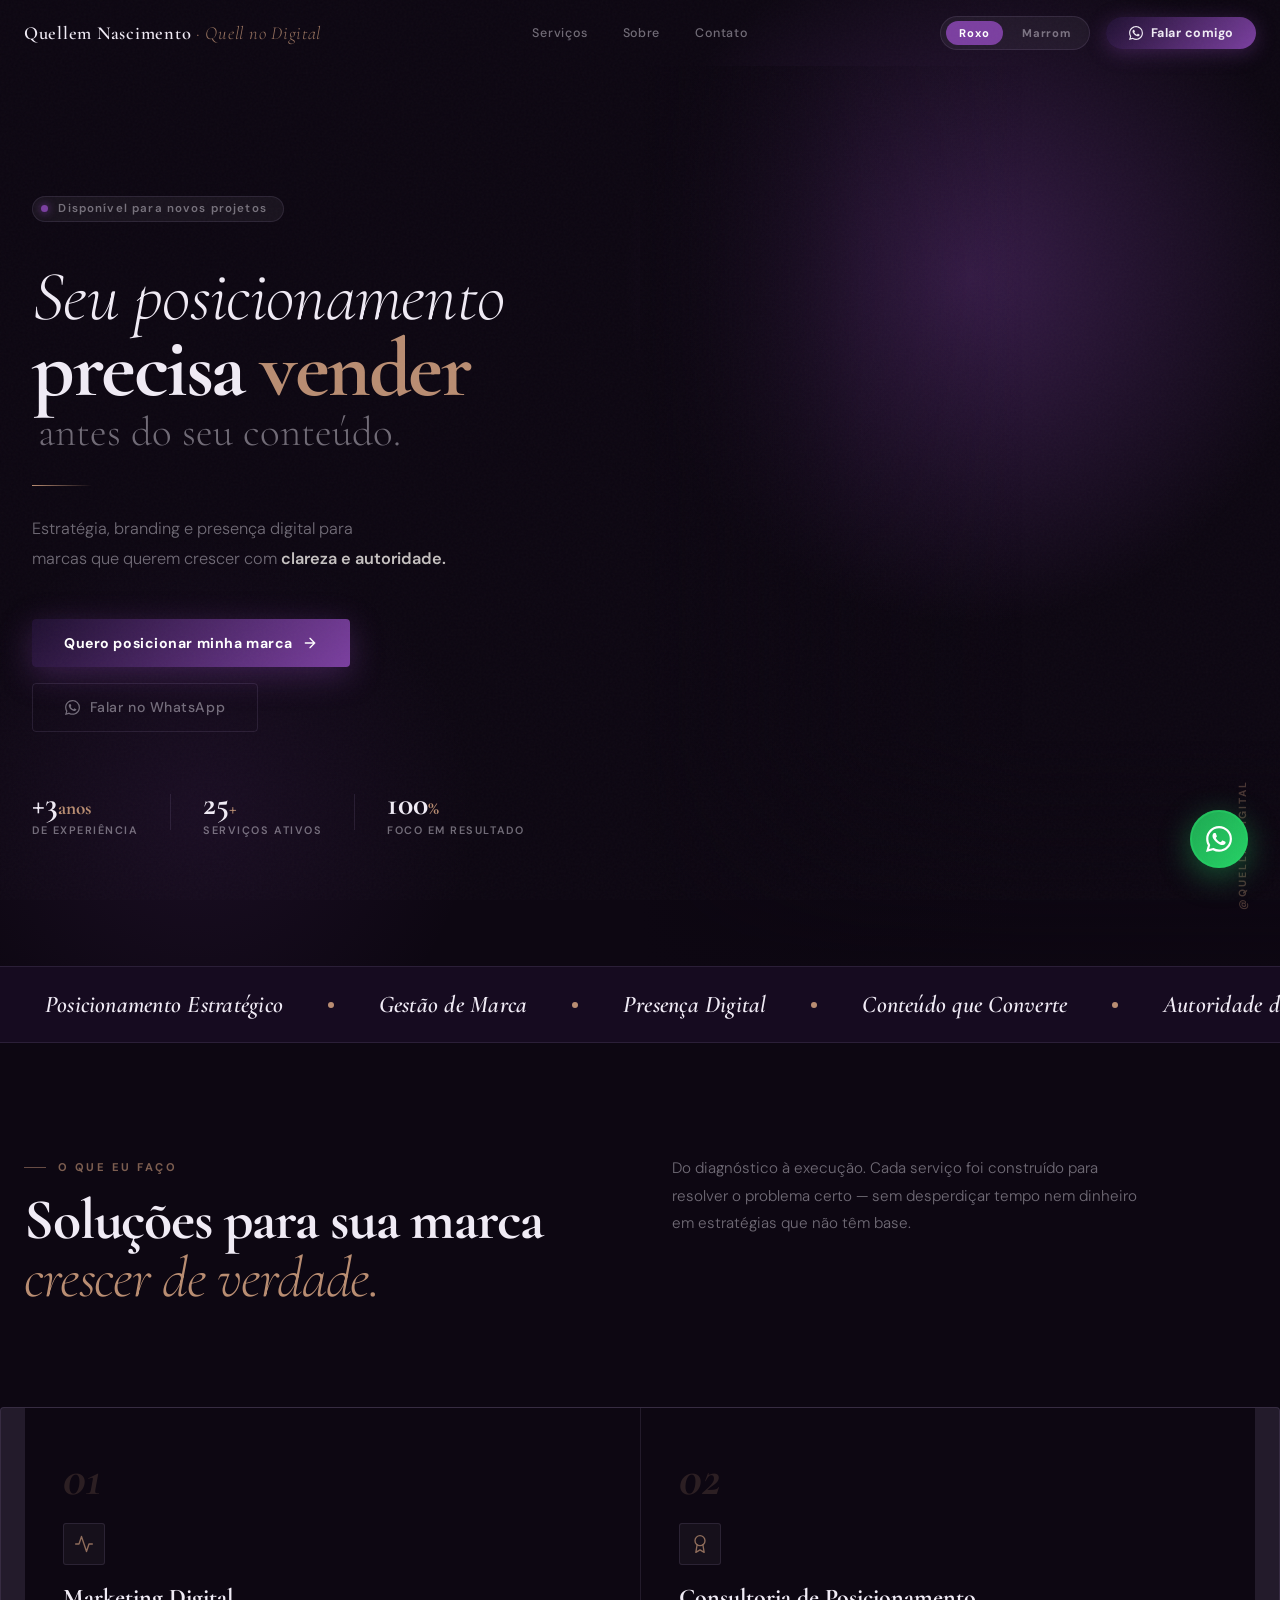
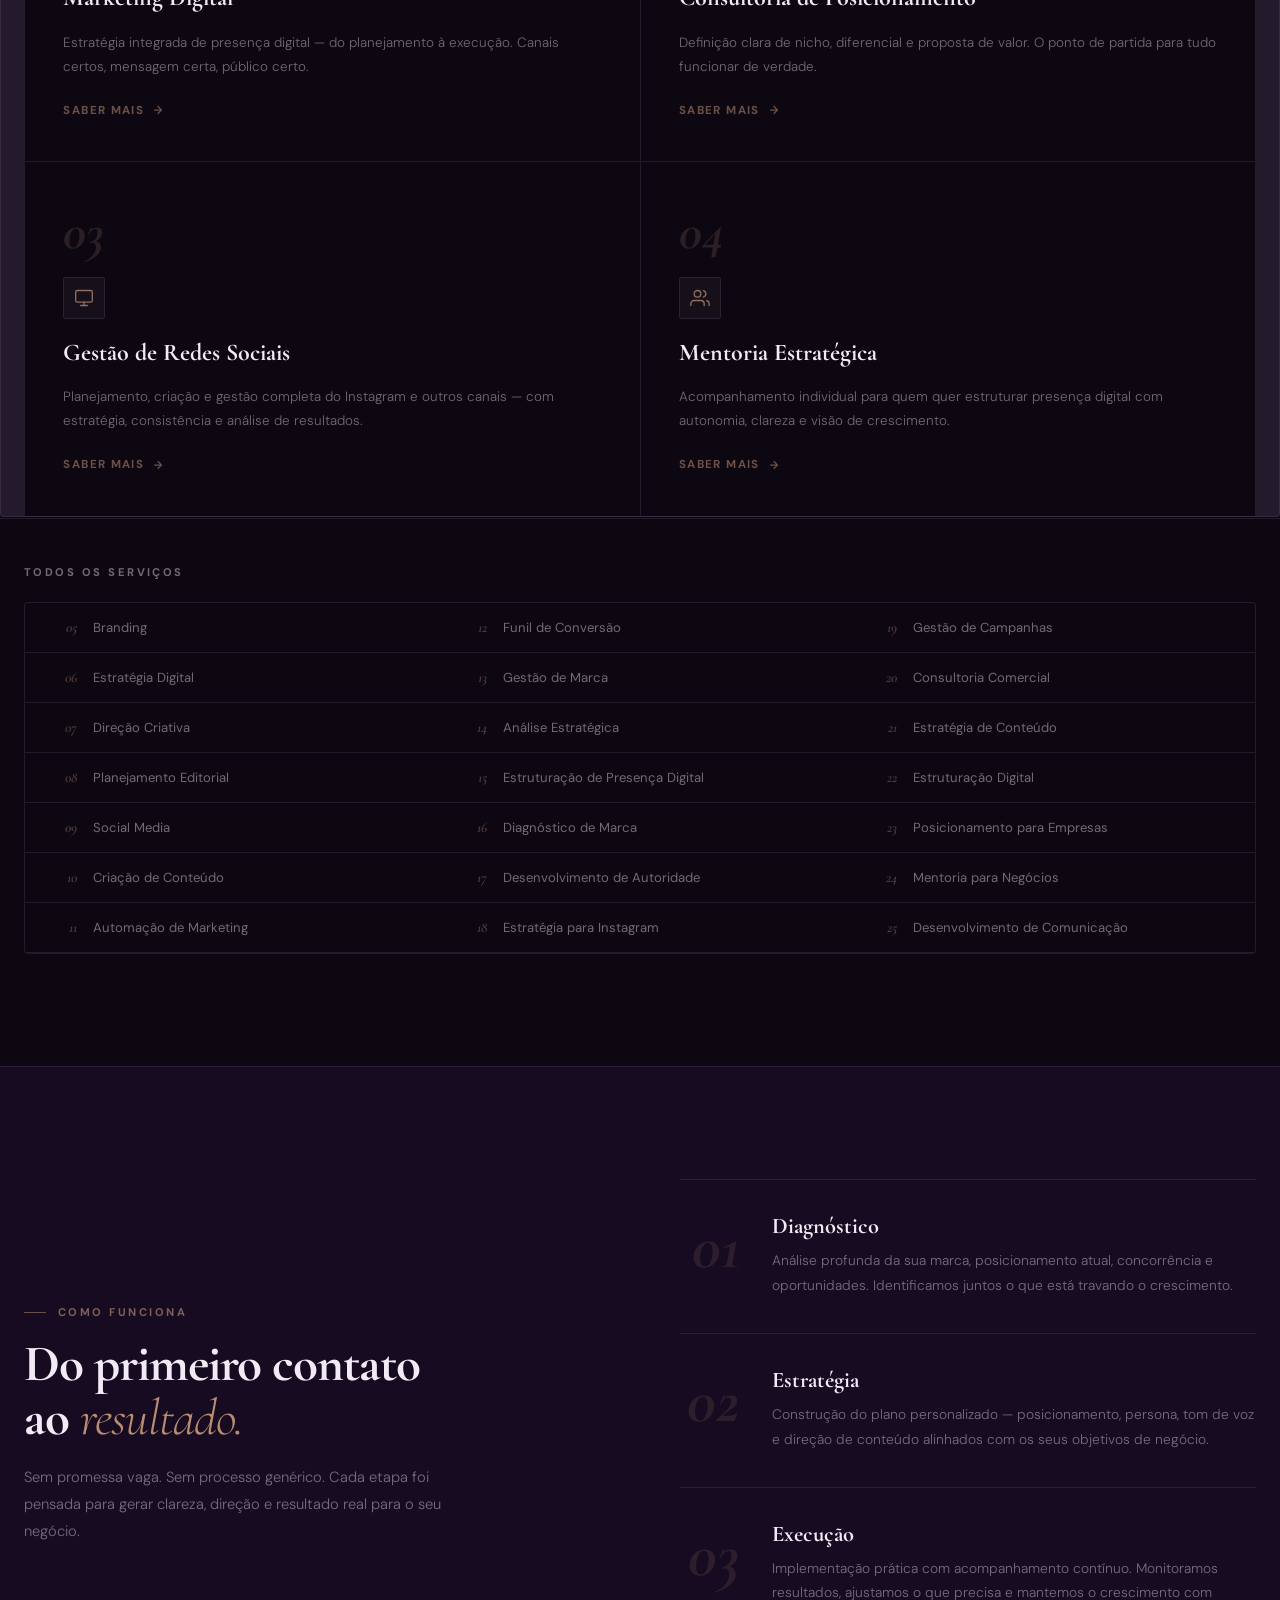
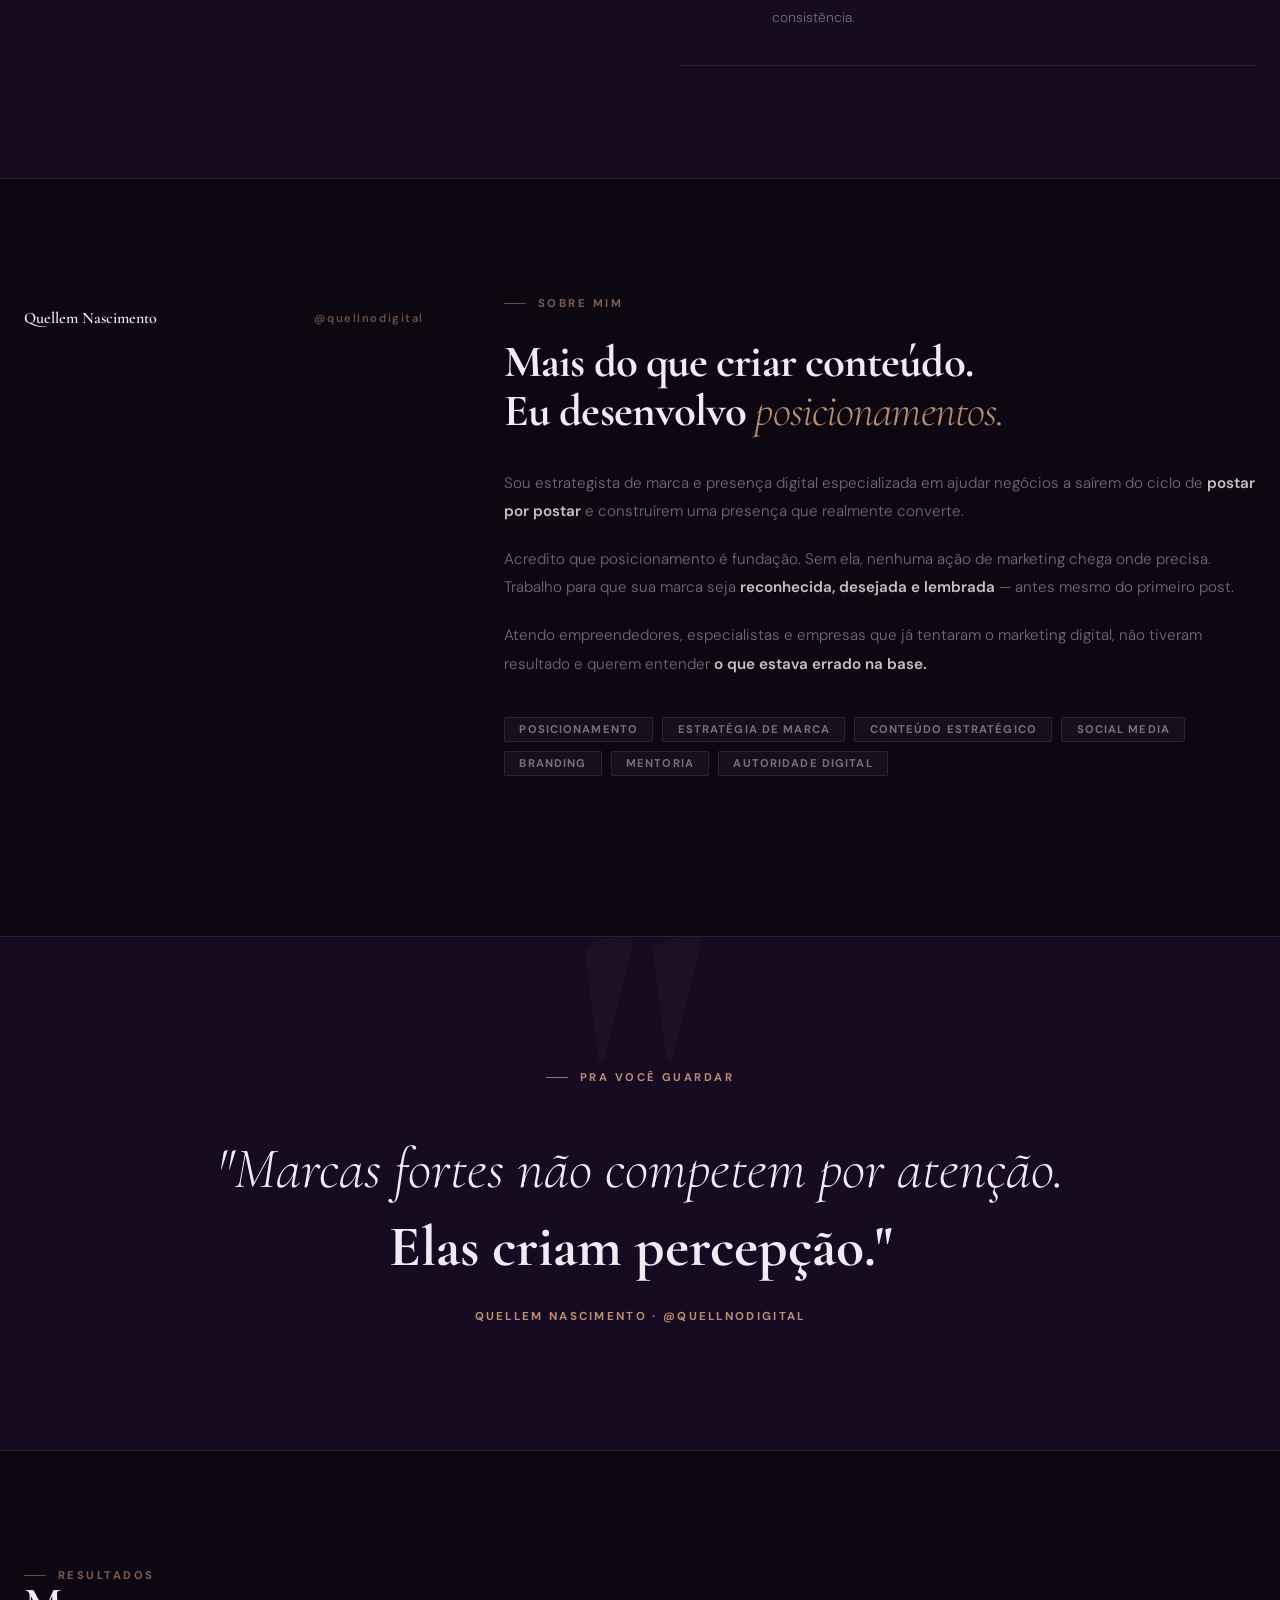
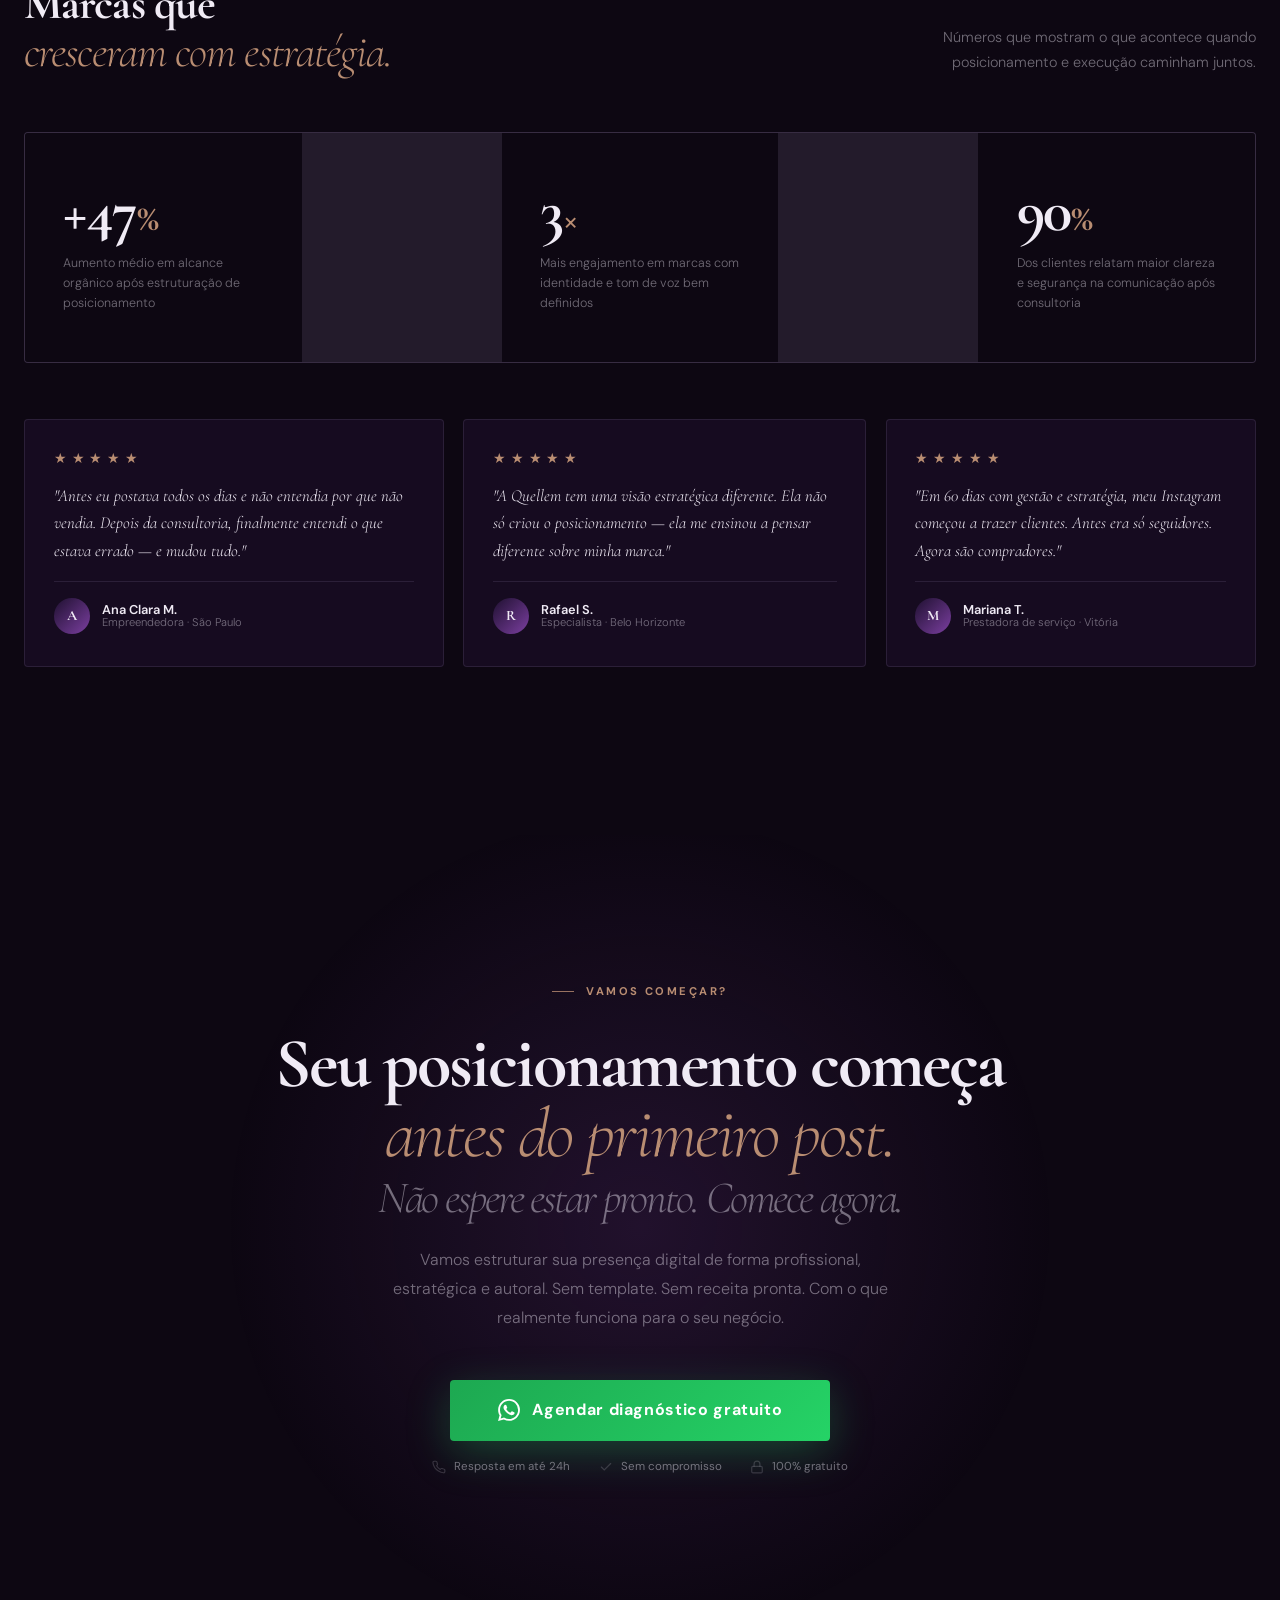
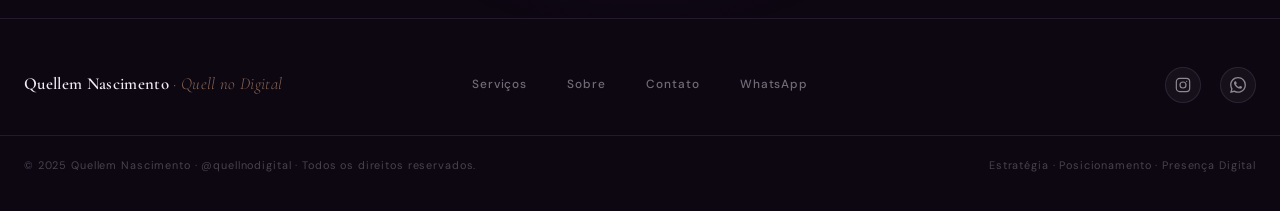
==== commit 02cb74e0: "Rebuild bio landing page — premium agency-level redesign - Cormorant Garamond serif + DM Sans editor" ====
--- a/bio.html
+++ b/bio.html
@@ -1,831 +1,1392 @@
 <!DOCTYPE html>
-<html lang="pt-BR">
+<html lang="pt-BR" data-theme="purple">
 <head>
 <meta charset="UTF-8"/>
 <meta name="viewport" content="width=device-width, initial-scale=1.0"/>
-<meta name="description" content="Quellem Nascimento — Estratégia de marca, posicionamento e gestão de redes sociais para negócios que querem crescer com intencionalidade."/>
+<meta name="description" content="Quellem Nascimento — Estratégia, posicionamento e presença digital para marcas que querem crescer com clareza e autoridade."/>
 <title>Quellem Nascimento · Quell no Digital</title>
 <link rel="preconnect" href="https://fonts.googleapis.com"/>
 <link rel="preconnect" href="https://fonts.gstatic.com" crossorigin/>
-<link href="https://fonts.googleapis.com/css2?family=Playfair+Display:ital,wght@0,400;0,700;0,900;1,400;1,700&family=DM+Sans:wght@300;400;500;600;700&display=swap" rel="stylesheet"/>
+<link href="https://fonts.googleapis.com/css2?family=Cormorant+Garamond:ital,wght@0,300;0,400;0,600;0,700;1,300;1,400;1,600;1,700&family=DM+Sans:opsz,wght@9..40,300;9..40,400;9..40,500;9..40,600;9..40,700&display=swap" rel="stylesheet"/>
 <style>
-/* ══════════════════════════════════════════
-   TOKENS & RESET
-══════════════════════════════════════════ */
-:root{
-  --plum:    #1A0A22;
-  --wine:    #2E1040;
-  --purple:  #6B2D8B;
-  --mauve:   #A45FC0;
-  --brown:   #3B2A26;
-  --mocha:   #5C3D30;
-  --sand:    #D6B8A8;
-  --cream:   #F0E9DF;
-  --pale:    #F5F1F9;
-  --white:   #FFFFFF;
-  --body:    #2A1A2E;
-  --muted:   rgba(42,26,46,.52);
-  --border:  rgba(214,184,168,.18);
-  --glow-p:  rgba(107,45,139,.35);
-  --glow-b:  rgba(59,42,38,.5);
-  --r:       14px;
-  --r-sm:    8px;
-}
-*{box-sizing:border-box;margin:0;padding:0;}
-html{scroll-behavior:smooth;}
+
+/* ═══════════════════════════════════════════════════
+   DESIGN TOKENS
+═══════════════════════════════════════════════════ */
+:root {
+  --nude:   #B98D72;
+  --beige:  #F5F1ED;
+  --gray:   #F7F7F7;
+  --white:  #FFFFFF;
+  --black:  #111111;
+  --coffee: #2B1D18;
+  --sans:   'DM Sans', sans-serif;
+  --serif:  'Cormorant Garamond', serif;
+  --ease:   cubic-bezier(.25,.46,.45,.94);
+}
+[data-theme="purple"] {
+  --bg:     #0D0712;
+  --bg2:    #160B20;
+  --bg3:    #1F1030;
+  --accent: #7B3FA0;
+  --acl:    #C084DC;
+  --glow:   rgba(123,63,160,.38);
+  --glowb:  rgba(123,63,160,.12);
+  --rule:   rgba(199,168,224,.12);
+  --text:   #F0EBF5;
+  --muted:  rgba(240,235,245,.44);
+}
+[data-theme="brown"] {
+  --bg:     #110C08;
+  --bg2:    #1C1208;
+  --bg3:    #2B1D18;
+  --accent: #B98D72;
+  --acl:    #D4AD90;
+  --glow:   rgba(185,141,114,.35);
+  --glowb:  rgba(185,141,114,.1);
+  --rule:   rgba(185,141,114,.14);
+  --text:   #F5F1ED;
+  --muted:  rgba(245,241,237,.42);
+}
+
+/* ═══════════════════════════════════════════════════
+   BASE RESET
+═══════════════════════════════════════════════════ */
+*,*::before,*::after{box-sizing:border-box;margin:0;padding:0;}
+html{scroll-behavior:smooth;font-size:16px;}
 body{
-  background:var(--plum);
-  font-family:'DM Sans',sans-serif;
-  color:var(--cream);
+  background:var(--bg);
+  font-family:var(--sans);
+  color:var(--text);
   -webkit-font-smoothing:antialiased;
   overflow-x:hidden;
+  line-height:1;
 }
 a{text-decoration:none;color:inherit;}
 img{display:block;max-width:100%;}
-
-/* ══════════════════════════════════════════
-   NOISE TEXTURE
-══════════════════════════════════════════ */
-body::before{
+button{cursor:pointer;font-family:var(--sans);border:none;background:none;}
+
+/* ═══════════════════════════════════════════════════
+   NOISE OVERLAY
+═══════════════════════════════════════════════════ */
+body::after{
   content:'';
-  position:fixed;inset:0;pointer-events:none;z-index:999;
-  opacity:.025;
-  background-image:url("data:image/svg+xml,%3Csvg viewBox='0 0 256 256' xmlns='http://www.w3.org/2000/svg'%3E%3Cfilter id='n'%3E%3CfeTurbulence type='fractalNoise' baseFrequency='0.85' numOctaves='4' stitchTiles='stitch'/%3E%3C/filter%3E%3Crect width='100%25' height='100%25' filter='url(%23n)'/%3E%3C/svg%3E");
-}
-
-/* ══════════════════════════════════════════
-   HEADER / NAV
-══════════════════════════════════════════ */
+  position:fixed;inset:0;
+  pointer-events:none;z-index:9999;
+  opacity:.028;
+  background-image:url("data:image/svg+xml,%3Csvg viewBox='0 0 512 512' xmlns='http://www.w3.org/2000/svg'%3E%3Cfilter id='n'%3E%3CfeTurbulence type='fractalNoise' baseFrequency='0.75' numOctaves='4' stitchTiles='stitch'/%3E%3C/filter%3E%3Crect width='100%25' height='100%25' filter='url(%23n)'/%3E%3C/svg%3E");
+}
+
+/* ═══════════════════════════════════════════════════
+   UTILS
+═══════════════════════════════════════════════════ */
+.u-container{
+  width:100%;
+  padding:0 max(1.5rem, calc(50% - 620px));
+}
+.u-serif{font-family:var(--serif);}
+.u-upper{text-transform:uppercase;letter-spacing:.18em;}
+.u-tag{
+  display:inline-flex;align-items:center;gap:12px;
+  font-size:.7rem;font-weight:700;letter-spacing:.22em;
+  text-transform:uppercase;color:var(--nude);opacity:.65;
+}
+.u-tag::before{content:'';width:22px;height:1px;background:currentColor;opacity:.8;}
+
+/* scroll reveal */
+.reveal{opacity:0;transform:translateY(40px);transition:opacity .8s var(--ease),transform .8s var(--ease);}
+.reveal.in{opacity:1;transform:none;}
+.reveal-l{opacity:0;transform:translateX(-40px);transition:opacity .8s var(--ease),transform .8s var(--ease);}
+.reveal-l.in{opacity:1;transform:none;}
+.reveal-r{opacity:0;transform:translateX(40px);transition:opacity .8s var(--ease),transform .8s var(--ease);}
+.reveal-r.in{opacity:1;transform:none;}
+.delay-1{transition-delay:.12s;}
+.delay-2{transition-delay:.24s;}
+.delay-3{transition-delay:.36s;}
+.delay-4{transition-delay:.48s;}
+.delay-5{transition-delay:.6s;}
+
+/* ═══════════════════════════════════════════════════
+   NAVBAR
+═══════════════════════════════════════════════════ */
 .nav{
-  position:fixed;top:0;left:0;right:0;
-  z-index:100;
-  padding:0 max(1.5rem, calc(50% - 580px));
-  height:68px;
+  position:fixed;top:0;left:0;right:0;z-index:500;
+  height:66px;
+  padding:0 max(1.5rem, calc(50% - 620px));
   display:flex;align-items:center;justify-content:space-between;
-  background:rgba(26,10,34,.75);
-  backdrop-filter:blur(18px);
-  -webkit-backdrop-filter:blur(18px);
-  border-bottom:1px solid rgba(214,184,168,.1);
-  transition:background .3s;
-}
+  transition:background .4s, backdrop-filter .4s, box-shadow .4s;
+}
+.nav.scrolled{
+  background:rgba(13,7,18,.82);
+  backdrop-filter:blur(20px);
+  -webkit-backdrop-filter:blur(20px);
+  box-shadow:0 1px 0 var(--rule);
+}
+[data-theme="brown"] .nav.scrolled{background:rgba(17,12,8,.82);}
+
 .nav-logo{
-  font-family:'Playfair Display',serif;
-  font-size:1rem;font-weight:700;
-  letter-spacing:.04em;color:var(--sand);
-}
-.nav-logo span{
-  font-weight:400;font-style:italic;
-  color:rgba(214,184,168,.65);font-size:.9rem;
-}
-.nav-cta{
+  font-family:var(--serif);
+  font-size:1.15rem;font-weight:600;
+  letter-spacing:.04em;color:var(--text);
+}
+.nav-logo em{font-style:italic;font-weight:300;color:var(--nude);opacity:.8;}
+
+.nav-center{
+  display:flex;gap:2.2rem;
+  position:absolute;left:50%;transform:translateX(-50%);
+}
+.nav-center a{
+  font-size:.78rem;font-weight:500;letter-spacing:.06em;
+  color:var(--muted);transition:.2s;
+}
+.nav-center a:hover{color:var(--text);}
+
+.nav-right{display:flex;align-items:center;gap:1rem;}
+
+.pal-toggle{
+  display:flex;align-items:center;gap:.3rem;
+  background:rgba(255,255,255,.05);
+  border:1px solid var(--rule);
+  border-radius:50px;padding:.28rem;
+}
+.pal-btn{
+  padding:.3rem .85rem;border-radius:50px;
+  font-size:.7rem;font-weight:700;letter-spacing:.08em;
+  color:var(--muted);background:transparent;
+  transition:.2s;
+}
+.pal-btn.on{background:var(--accent);color:#fff;opacity:1;}
+
+.nav-wa{
   display:inline-flex;align-items:center;gap:.5rem;
-  background:linear-gradient(135deg,var(--wine),var(--purple));
-  color:#fff;border:none;border-radius:50px;
-  padding:.55rem 1.4rem;font-size:.82rem;font-weight:600;
-  cursor:pointer;font-family:'DM Sans',sans-serif;
-  box-shadow:0 4px 20px var(--glow-p);
-  transition:.2s;
-}
-.nav-cta:hover{transform:translateY(-1px);filter:brightness(1.12);}
-.nav-cta svg{flex-shrink:0;}
-
-/* ══════════════════════════════════════════
+  background:linear-gradient(135deg,var(--bg3),var(--accent));
+  color:var(--text);border-radius:50px;
+  padding:.55rem 1.4rem;font-size:.78rem;font-weight:700;
+  letter-spacing:.04em;
+  box-shadow:0 4px 20px var(--glow);
+  transition:.25s;
+}
+.nav-wa:hover{transform:translateY(-1px);filter:brightness(1.15);box-shadow:0 8px 28px var(--glow);}
+.nav-wa svg{flex-shrink:0;}
+
+/* ═══════════════════════════════════════════════════
    HERO
-══════════════════════════════════════════ */
+═══════════════════════════════════════════════════ */
 .hero{
   min-height:100svh;
-  padding:88px max(1.5rem, calc(50% - 580px)) 0;
   display:grid;
   grid-template-columns:1fr 1fr;
-  align-items:end;
-  gap:0;
+  align-items:center;
   position:relative;
   overflow:hidden;
-}
-
-/* background glows */
-.hero::before{
+  padding-top:66px;
+}
+
+/* ambient glows */
+.hero-glow1{
+  position:absolute;right:-5%;top:-10%;
+  width:65vw;height:65vw;max-width:750px;max-height:750px;
+  border-radius:50%;
+  background:radial-gradient(circle,var(--glow) 0%,transparent 65%);
+  pointer-events:none;z-index:0;
+}
+.hero-glow2{
+  position:absolute;left:-8%;bottom:-15%;
+  width:50vw;height:50vw;max-width:600px;max-height:600px;
+  border-radius:50%;
+  background:radial-gradient(circle,var(--glowb) 0%,transparent 65%);
+  pointer-events:none;z-index:0;
+}
+
+/* hero left */
+.hero-left{
+  position:relative;z-index:2;
+  padding:6rem max(2rem, calc(50% - 620px)) 6rem max(2rem, calc(50% - 620px));
+  padding-right:4rem;
+}
+.hero-badge{
+  display:inline-flex;align-items:center;gap:.65rem;
+  background:rgba(255,255,255,.05);
+  border:1px solid var(--rule);
+  border-radius:50px;
+  padding:.38rem 1rem .38rem .5rem;
+  margin-bottom:2.5rem;
+}
+.hero-badge-dot{
+  width:7px;height:7px;border-radius:50%;
+  background:var(--accent);
+  box-shadow:0 0 8px var(--accent);
+  animation:pulse-dot 2s ease-in-out infinite;
+}
+@keyframes pulse-dot{0%,100%{box-shadow:0 0 8px var(--accent);}50%{box-shadow:0 0 16px var(--accent),0 0 24px var(--glow);}}
+.hero-badge-text{font-size:.72rem;font-weight:600;letter-spacing:.1em;color:var(--muted);}
+
+.hero-hl{
+  font-family:var(--serif);
+  line-height:1;
+  margin-bottom:2rem;
+}
+.hero-hl .line1{
+  display:block;
+  font-size:clamp(2.8rem,5.5vw,5.2rem);
+  font-weight:300;font-style:italic;
+  color:var(--text);letter-spacing:-.01em;
+}
+.hero-hl .line2{
+  display:block;
+  font-size:clamp(3.2rem,6.5vw,6.2rem);
+  font-weight:700;
+  color:var(--text);letter-spacing:-.03em;
+  line-height:.9;
+}
+.hero-hl .line2 em{font-style:normal;color:var(--nude);}
+.hero-hl .line3{
+  display:block;
+  font-size:clamp(1.8rem,3.2vw,3rem);
+  font-weight:300;
+  color:var(--muted);
+  padding-left:.15em;
+  margin-top:.3rem;
+}
+
+.hero-rule{
+  width:60px;height:1px;
+  background:linear-gradient(90deg,var(--nude),transparent);
+  margin-bottom:1.8rem;opacity:.5;
+}
+
+.hero-sub{
+  font-size:1.02rem;font-weight:300;line-height:1.82;
+  color:var(--muted);max-width:460px;
+  margin-bottom:2.8rem;
+}
+.hero-sub strong{font-weight:600;color:rgba(245,241,237,.8);}
+
+.hero-actions{display:flex;gap:1rem;flex-wrap:wrap;margin-bottom:3.5rem;}
+
+.btn-fill{
+  display:inline-flex;align-items:center;gap:.6rem;
+  background:linear-gradient(135deg,var(--bg3),var(--accent));
+  color:#fff;border-radius:4px;
+  padding:1rem 2rem;font-size:.88rem;font-weight:700;
+  letter-spacing:.04em;
+  box-shadow:0 8px 32px var(--glow);
+  transition:.3s var(--ease);
+}
+.btn-fill:hover{transform:translateY(-2px);box-shadow:0 14px 44px var(--glow);filter:brightness(1.12);}
+
+.btn-line{
+  display:inline-flex;align-items:center;gap:.6rem;
+  border:1px solid var(--rule);
+  color:var(--muted);border-radius:4px;
+  padding:1rem 2rem;font-size:.88rem;font-weight:500;
+  letter-spacing:.04em;transition:.3s var(--ease);
+}
+.btn-line:hover{border-color:rgba(185,141,114,.35);color:var(--text);}
+
+.hero-micro{
+  display:flex;align-items:center;gap:2rem;
+  flex-wrap:wrap;
+}
+.micro-item{
+  display:flex;flex-direction:column;gap:.35rem;
+}
+.micro-val{
+  font-family:var(--serif);
+  font-size:2rem;font-weight:700;
+  color:var(--text);line-height:1;
+}
+.micro-val span{font-size:1.2rem;color:var(--nude);}
+.micro-label{
+  font-size:.68rem;font-weight:600;letter-spacing:.14em;
+  text-transform:uppercase;color:var(--muted);
+}
+.micro-sep{width:1px;height:36px;background:var(--rule);align-self:center;}
+
+/* hero right — photo */
+.hero-right{
+  position:relative;z-index:2;
+  height:100%;min-height:100svh;
+  display:flex;align-items:flex-end;justify-content:flex-end;
+  overflow:hidden;
+}
+.hero-photo-wrap{
+  position:relative;
+  width:100%;height:100%;
+}
+.hero-photo-wrap img{
+  width:100%;height:100%;min-height:100svh;
+  object-fit:cover;object-position:center top;
+  display:block;
+  filter:saturate(.88) contrast(1.04);
+}
+/* cinematic overlay */
+.hero-photo-wrap::before{
+  content:'';position:absolute;inset:0;z-index:1;
+  background:
+    linear-gradient(90deg, var(--bg) 0%, rgba(13,7,18,.2) 35%, transparent 60%),
+    linear-gradient(0deg, var(--bg) 0%, transparent 25%);
+}
+[data-theme="brown"] .hero-photo-wrap::before{
+  background:
+    linear-gradient(90deg, var(--bg) 0%, rgba(17,12,8,.2) 35%, transparent 60%),
+    linear-gradient(0deg, var(--bg) 0%, transparent 25%);
+}
+/* editorial label */
+.hero-photo-label{
+  position:absolute;bottom:3.5rem;right:2rem;z-index:2;
+  writing-mode:vertical-rl;transform:rotate(180deg);
+  font-size:.65rem;font-weight:700;letter-spacing:.2em;
+  text-transform:uppercase;color:var(--nude);opacity:.35;
+}
+
+/* ═══════════════════════════════════════════════════
+   PROBLEM MARQUEE
+═══════════════════════════════════════════════════ */
+.marquee-section{
+  overflow:hidden;
+  border-top:1px solid var(--rule);
+  border-bottom:1px solid var(--rule);
+  background:var(--bg2);
+  padding:1.6rem 0;
+}
+.marquee-track{
+  display:flex;align-items:center;
+  animation:marquee-run 28s linear infinite;
+  white-space:nowrap;
+  gap:0;
+}
+.marquee-track:hover{animation-play-state:paused;}
+@keyframes marquee-run{from{transform:translateX(0);}to{transform:translateX(-50%);}}
+.marquee-item{
+  display:inline-flex;align-items:center;gap:2.8rem;
+  padding:0 2.8rem;flex-shrink:0;
+}
+.marquee-text{
+  font-family:var(--serif);
+  font-size:1.5rem;font-weight:600;font-style:italic;
+  color:var(--text);letter-spacing:.01em;
+}
+.marquee-dot{
+  width:6px;height:6px;border-radius:50%;
+  background:var(--nude);flex-shrink:0;
+}
+
+/* ═══════════════════════════════════════════════════
+   SERVICES
+═══════════════════════════════════════════════════ */
+.services{padding:7rem 0;}
+.services .u-container{display:grid;grid-template-columns:1fr 1fr;align-items:start;gap:4rem;margin-bottom:5rem;}
+.svc-intro .u-tag{margin-bottom:1.2rem;}
+.svc-intro-hl{
+  font-family:var(--serif);
+  font-size:clamp(2.4rem,4.5vw,4rem);
+  font-weight:700;line-height:1;
+  letter-spacing:-.02em;margin-bottom:1.2rem;
+}
+.svc-intro-hl em{font-style:italic;font-weight:300;color:var(--nude);}
+.svc-intro-txt{
+  font-size:.95rem;font-weight:300;line-height:1.8;
+  color:var(--muted);max-width:480px;
+}
+
+/* featured 4 */
+.svc-featured{
+  padding:0 max(1.5rem, calc(50% - 620px));
+  display:grid;grid-template-columns:1fr 1fr;
+  gap:1px;
+  background:var(--rule);
+  border:1px solid var(--rule);
+  border-radius:4px;overflow:hidden;
+  margin-bottom:1px;
+}
+.svc-feat{
+  background:var(--bg);
+  padding:2.8rem 2.4rem;
+  display:flex;flex-direction:column;gap:1.2rem;
+  transition:.3s var(--ease);
+  position:relative;overflow:hidden;
+}
+.svc-feat::after{
   content:'';position:absolute;
-  right:-10%;top:-15%;
-  width:70vw;max-width:700px;height:70vw;max-height:700px;
-  border-radius:50%;
-  background:radial-gradient(circle,rgba(107,45,139,.32) 0%,transparent 65%);
-  pointer-events:none;z-index:0;
-}
-.hero::after{
+  inset:0;
+  background:linear-gradient(135deg,var(--glowb),transparent);
+  opacity:0;transition:.4s;
+}
+.svc-feat:hover{background:var(--bg2);}
+.svc-feat:hover::after{opacity:1;}
+.svc-feat-n{
+  font-family:var(--serif);
+  font-size:3.2rem;font-weight:700;font-style:italic;
+  color:var(--nude);opacity:.18;line-height:1;
+}
+.svc-feat-ic{
+  width:42px;height:42px;border-radius:3px;
+  background:rgba(255,255,255,.04);
+  border:1px solid var(--rule);
+  display:flex;align-items:center;justify-content:center;
+  position:relative;z-index:1;
+}
+.svc-feat-ic svg{stroke:var(--nude);opacity:.75;}
+.svc-feat-title{
+  font-family:var(--serif);
+  font-size:1.5rem;font-weight:700;
+  line-height:1.15;color:var(--text);
+  position:relative;z-index:1;
+}
+.svc-feat-desc{
+  font-size:.84rem;font-weight:300;line-height:1.78;
+  color:var(--muted);position:relative;z-index:1;
+}
+.svc-feat-link{
+  display:inline-flex;align-items:center;gap:.5rem;
+  font-size:.72rem;font-weight:700;letter-spacing:.12em;
+  text-transform:uppercase;color:var(--nude);opacity:.55;
+  transition:.2s;margin-top:.4rem;position:relative;z-index:1;
+}
+.svc-feat:hover .svc-feat-link{opacity:1;}
+.svc-feat-link svg{transition:.2s;}
+.svc-feat:hover .svc-feat-link svg{transform:translateX(4px);}
+
+/* full index */
+.svc-index{
+  padding:0 max(1.5rem, calc(50% - 620px));
+  border-top:1px solid var(--rule);
+  padding-top:3rem;
+}
+.svc-index-label{
+  font-size:.7rem;font-weight:700;letter-spacing:.22em;
+  text-transform:uppercase;color:var(--muted);
+  margin-bottom:1.5rem;
+}
+.svc-list{
+  columns:3;column-gap:0;
+  border:1px solid var(--rule);border-radius:4px;
+  overflow:hidden;
+}
+.svc-item{
+  break-inside:avoid;
+  display:flex;align-items:baseline;gap:1rem;
+  padding:1rem 1.5rem;
+  border-bottom:1px solid var(--rule);
+  transition:.25s var(--ease);
+  cursor:default;
+  position:relative;
+}
+.svc-item::before{
   content:'';position:absolute;
-  left:-5%;bottom:0;
-  width:55vw;max-width:550px;height:55vw;max-height:550px;
-  border-radius:50%;
-  background:radial-gradient(circle,rgba(59,42,38,.45) 0%,transparent 65%);
-  pointer-events:none;z-index:0;
-}
-
-.hero-text{
-  position:relative;z-index:2;
-  padding-bottom:6rem;
-  padding-right:2rem;
-}
-.hero-eyebrow{
-  display:inline-flex;align-items:center;gap:14px;
-  font-size:.8rem;font-weight:700;letter-spacing:.22em;
-  text-transform:uppercase;color:var(--sand);opacity:.75;
-  margin-bottom:2rem;
-}
-.hero-eyebrow::before{
-  content:'';display:inline-block;
-  width:32px;height:1px;background:var(--sand);opacity:.65;
-}
-.hero-hl{
-  font-family:'Playfair Display',serif;
-  font-size:clamp(2.6rem, 5vw, 4.2rem);
-  font-weight:900;line-height:.95;
+  left:0;top:0;bottom:0;width:0;
+  background:var(--accent);opacity:.08;
+  transition:.25s;
+}
+.svc-item:hover::before{width:100%;}
+.svc-item:hover{color:var(--text);}
+.svc-item-n{
+  font-family:var(--serif);
+  font-size:.9rem;font-weight:600;font-style:italic;
+  color:var(--nude);opacity:.4;flex-shrink:0;
+  width:28px;text-align:right;
+  transition:.2s;
+}
+.svc-item:hover .svc-item-n{opacity:.8;}
+.svc-item-name{
+  font-size:.82rem;font-weight:400;
+  color:var(--muted);transition:.2s;
+  line-height:1.3;
+}
+.svc-item:hover .svc-item-name{color:var(--text);}
+
+/* ═══════════════════════════════════════════════════
+   HOW IT WORKS
+═══════════════════════════════════════════════════ */
+.how{
+  padding:7rem 0;
+  background:var(--bg2);
+  border-top:1px solid var(--rule);
+  border-bottom:1px solid var(--rule);
+}
+.how .u-container{display:grid;grid-template-columns:1fr 1fr;gap:5rem;align-items:center;}
+.how-intro .u-tag{margin-bottom:1.2rem;}
+.how-intro-hl{
+  font-family:var(--serif);
+  font-size:clamp(2.2rem,4vw,3.6rem);
+  font-weight:700;line-height:1.05;
   letter-spacing:-.02em;
-  margin-bottom:1.75rem;
-}
-.hero-hl .reg{display:block;color:#fff;}
-.hero-hl .ital{display:block;font-weight:400;font-style:italic;color:var(--sand);}
-.hero-rule{
-  width:56px;height:1.5px;
-  background:linear-gradient(90deg,var(--purple),transparent);
-  margin-bottom:1.75rem;
-}
-.hero-sub{
-  font-size:1.05rem;font-weight:300;line-height:1.75;
-  color:rgba(240,233,223,.62);max-width:480px;
-  margin-bottom:2.5rem;
-}
-.hero-sub strong{font-weight:600;color:rgba(240,233,223,.9);}
-.hero-btns{display:flex;flex-wrap:wrap;gap:1rem;align-items:center;}
-.btn-primary{
-  display:inline-flex;align-items:center;gap:.55rem;
-  background:linear-gradient(135deg,var(--wine),var(--purple));
-  color:#fff;border-radius:50px;
-  padding:1rem 2.2rem;font-size:1rem;font-weight:700;
-  box-shadow:0 10px 36px var(--glow-p);
-  transition:.2s;cursor:pointer;border:none;
-  font-family:'DM Sans',sans-serif;
-}
-.btn-primary:hover{transform:translateY(-2px);box-shadow:0 16px 48px var(--glow-p);filter:brightness(1.1);}
-.btn-ghost{
-  display:inline-flex;align-items:center;gap:.55rem;
-  background:transparent;
-  border:1px solid rgba(214,184,168,.28);
-  color:rgba(214,184,168,.75);border-radius:50px;
-  padding:1rem 2rem;font-size:1rem;font-weight:500;
-  transition:.2s;cursor:pointer;
-  font-family:'DM Sans',sans-serif;
-}
-.btn-ghost:hover{border-color:rgba(214,184,168,.5);color:var(--sand);}
-
-.hero-photo{
-  position:relative;z-index:2;
-  align-self:end;
-  display:flex;justify-content:flex-end;
-}
-.hero-photo img{
-  width:100%;max-width:480px;
-  height:clamp(500px, 70vh, 720px);
+}
+.how-intro-hl em{font-style:italic;font-weight:300;color:var(--nude);}
+.how-intro-txt{
+  font-size:.92rem;font-weight:300;line-height:1.82;
+  color:var(--muted);margin-top:1.2rem;max-width:420px;
+}
+
+.how-steps{display:flex;flex-direction:column;gap:0;}
+.how-step{
+  display:flex;gap:2rem;
+  padding:2.2rem 0;
+  border-top:1px solid var(--rule);
+  position:relative;
+  transition:.3s;
+}
+.how-step:last-child{border-bottom:1px solid var(--rule);}
+.how-step-n{
+  font-family:var(--serif);
+  font-size:4rem;font-weight:700;font-style:italic;
+  color:var(--nude);opacity:.15;
+  line-height:1;flex-shrink:0;width:60px;text-align:right;
+  transition:.3s;
+}
+.how-step:hover .how-step-n{opacity:.55;}
+.how-step-body{}
+.how-step-title{
+  font-family:var(--serif);
+  font-size:1.4rem;font-weight:700;
+  color:var(--text);margin-bottom:.65rem;
+}
+.how-step-desc{
+  font-size:.86rem;font-weight:300;line-height:1.8;
+  color:var(--muted);
+}
+
+/* ═══════════════════════════════════════════════════
+   ABOUT
+═══════════════════════════════════════════════════ */
+.about{padding:7rem 0;}
+.about .u-container{
+  display:grid;
+  grid-template-columns:400px 1fr;
+  gap:5rem;align-items:start;
+}
+.about-photo-wrap{
+  position:sticky;top:7rem;
+}
+.about-photo-frame{
+  position:relative;border-radius:2px;overflow:hidden;
+}
+.about-photo-frame img{
+  width:100%;height:580px;
   object-fit:cover;object-position:center top;
-  border-radius:var(--r) var(--r) 0 0;
+  filter:saturate(.88) contrast(1.04);
   display:block;
-  box-shadow:0 32px 80px rgba(0,0,0,.55);
-  mask-image:linear-gradient(0deg,transparent 0%,rgba(0,0,0,.6) 8%,black 20%);
-  -webkit-mask-image:linear-gradient(0deg,transparent 0%,rgba(0,0,0,.6) 8%,black 20%);
-}
-.hero-photo-overlay{
-  position:absolute;inset:0;z-index:1;
-  background:linear-gradient(90deg,var(--plum) 0%,transparent 30%);
-}
-
-/* social proof bar inside hero */
-.hero-proof{
-  grid-column:1 / -1;
-  position:relative;z-index:2;
-  display:flex;align-items:center;gap:2.5rem;
-  padding:1.8rem 0;
-  border-top:1px solid rgba(214,184,168,.1);
-  flex-wrap:wrap;
-  row-gap:1rem;
-}
-.proof-item{display:flex;align-items:center;gap:.75rem;}
-.proof-dot{width:5px;height:5px;border-radius:50%;background:var(--sand);opacity:.4;flex-shrink:0;}
-.proof-text{font-size:.8rem;font-weight:400;color:rgba(214,184,168,.55);letter-spacing:.04em;}
-.proof-text strong{font-weight:700;color:rgba(214,184,168,.85);}
-
-/* ══════════════════════════════════════════
-   SECTION WRAPPER
-══════════════════════════════════════════ */
-.section{
-  padding:5rem max(1.5rem, calc(50% - 580px));
-}
-.section-sm{padding-top:3.5rem;padding-bottom:3.5rem;}
-.sec-tag{
-  display:inline-flex;align-items:center;gap:14px;
-  font-size:.74rem;font-weight:700;letter-spacing:.24em;
-  text-transform:uppercase;color:var(--sand);opacity:.65;
-  margin-bottom:1.2rem;
-}
-.sec-tag::before{content:'';display:inline-block;width:24px;height:1px;background:var(--sand);opacity:.6;}
-.sec-hl{
-  font-family:'Playfair Display',serif;
-  font-size:clamp(2rem,4vw,3.2rem);
-  font-weight:900;line-height:1.05;
-  letter-spacing:-.01em;
-  margin-bottom:.75rem;
-}
-.sec-hl em{font-style:italic;font-weight:400;color:var(--sand);}
-.sec-sub{
-  font-size:1rem;font-weight:300;line-height:1.72;
-  color:rgba(240,233,223,.52);max-width:560px;
-}
-
-/* ══════════════════════════════════════════
-   DIVIDER
-══════════════════════════════════════════ */
-.divider{
-  height:1px;
-  background:linear-gradient(90deg,transparent,rgba(214,184,168,.15),transparent);
-  margin:0 max(1.5rem, calc(50% - 580px));
-}
-
-/* ══════════════════════════════════════════
-   PROBLEM STRIP
-══════════════════════════════════════════ */
-.problem{
-  background:var(--brown);
-  padding:3.5rem max(1.5rem, calc(50% - 580px));
+}
+.about-photo-frame::after{
+  content:'';position:absolute;inset:0;
+  background:linear-gradient(0deg,var(--bg) 0%,transparent 30%);
+}
+.about-photo-meta{
+  display:flex;align-items:center;justify-content:space-between;
+  margin-top:1.2rem;
+}
+.about-photo-name{
+  font-family:var(--serif);
+  font-size:1rem;font-weight:600;
+  color:var(--text);
+}
+.about-photo-handle{
+  font-size:.7rem;font-weight:600;letter-spacing:.14em;
+  color:var(--nude);opacity:.55;
+}
+
+.about-content .u-tag{margin-bottom:1.8rem;}
+.about-hl{
+  font-family:var(--serif);
+  font-size:clamp(2rem,3.5vw,3rem);
+  font-weight:700;line-height:1.1;
+  letter-spacing:-.02em;margin-bottom:2rem;
+}
+.about-hl em{font-style:italic;font-weight:300;color:var(--nude);}
+.about-body{
+  font-size:.95rem;font-weight:300;line-height:1.88;
+  color:var(--muted);margin-bottom:2.4rem;
+}
+.about-body strong{font-weight:600;color:rgba(245,241,237,.8);}
+.about-body p+p{margin-top:1.2rem;}
+.about-tags{display:flex;flex-wrap:wrap;gap:.55rem;margin-bottom:3rem;}
+.about-chip{
+  font-size:.7rem;font-weight:700;letter-spacing:.1em;
+  text-transform:uppercase;
+  background:rgba(255,255,255,.04);
+  border:1px solid var(--rule);
+  color:var(--muted);
+  padding:.38rem .9rem;border-radius:2px;
+  transition:.2s;
+}
+.about-chip:hover{border-color:rgba(185,141,114,.3);color:var(--nude);}
+
+/* ═══════════════════════════════════════════════════
+   PULL QUOTE
+═══════════════════════════════════════════════════ */
+.pq{
+  padding:8rem 0;
+  background:var(--bg2);
+  border-top:1px solid var(--rule);
+  border-bottom:1px solid var(--rule);
+  text-align:center;
+  overflow:hidden;
+  position:relative;
+}
+.pq::before{
+  content:'"';
+  position:absolute;
+  top:-80px;left:50%;transform:translateX(-50%);
+  font-family:var(--serif);
+  font-size:28rem;font-weight:700;line-height:1;
+  color:rgba(185,141,114,.04);
+  pointer-events:none;
+}
+.pq .u-container{position:relative;z-index:1;}
+.pq-tag{margin-bottom:3rem;justify-content:center;}
+.pq-text{
+  font-family:var(--serif);
+  font-size:clamp(2rem,4.5vw,4.2rem);
+  font-weight:300;font-style:italic;
+  line-height:1.35;
+  color:var(--text);
+  max-width:860px;margin:0 auto 1.5rem;
+}
+.pq-text strong{
+  font-style:normal;font-weight:700;
+  display:block;color:var(--text);
+}
+.pq-author{
+  font-size:.72rem;font-weight:700;letter-spacing:.2em;
+  text-transform:uppercase;color:var(--nude);opacity:.45;
+}
+
+/* ═══════════════════════════════════════════════════
+   SOCIAL PROOF
+═══════════════════════════════════════════════════ */
+.proof{padding:7rem 0;}
+.proof .u-container>div:first-child{
+  display:flex;align-items:flex-end;justify-content:space-between;
+  margin-bottom:3.5rem;
+}
+.proof-sub{
+  font-size:.9rem;font-weight:300;line-height:1.75;
+  color:var(--muted);max-width:360px;
+  text-align:right;
+}
+.proof-hl{
+  font-family:var(--serif);
+  font-size:clamp(2rem,3.5vw,3.2rem);
+  font-weight:700;line-height:1.05;letter-spacing:-.02em;
+}
+.proof-hl em{font-style:italic;font-weight:300;color:var(--nude);}
+
+/* stats row */
+.proof-stats{
+  display:grid;grid-template-columns:repeat(3,1fr);
+  gap:1px;background:var(--rule);
+  border:1px solid var(--rule);border-radius:4px;overflow:hidden;
+  margin-bottom:3rem;
+}
+.pstat{
+  background:var(--bg);
+  padding:3rem 2.4rem;
+  display:flex;flex-direction:column;gap:.8rem;
+  transition:.3s;
+}
+.pstat:hover{background:var(--bg2);}
+.pstat-val{
+  font-family:var(--serif);
+  font-size:3.8rem;font-weight:700;
+  color:var(--text);line-height:1;
+  letter-spacing:-.02em;
+}
+.pstat-val span{color:var(--nude);font-size:2.4rem;}
+.pstat-label{
+  font-size:.78rem;font-weight:300;line-height:1.6;
+  color:var(--muted);max-width:200px;
+}
+
+/* testimonials */
+.proof-cards{
+  display:grid;grid-template-columns:repeat(3,1fr);
+  gap:1.2rem;
+}
+.tcard{
+  background:var(--bg2);
+  border:1px solid var(--rule);border-radius:4px;
+  padding:2rem 1.8rem;
+  display:flex;flex-direction:column;gap:1rem;
+  transition:.3s;
+}
+.tcard:hover{border-color:rgba(185,141,114,.22);transform:translateY(-3px);box-shadow:0 12px 40px rgba(0,0,0,.3);}
+.tcard-stars{display:flex;gap:.3rem;}
+.tcard-star{color:var(--nude);font-size:.85rem;}
+.tcard-text{
+  font-family:var(--serif);
+  font-size:1.05rem;font-style:italic;font-weight:300;
+  line-height:1.65;color:var(--text);flex:1;
+}
+.tcard-footer{
+  display:flex;align-items:center;gap:.75rem;
+  padding-top:1rem;
+  border-top:1px solid var(--rule);
+}
+.tcard-avatar{
+  width:36px;height:36px;border-radius:50%;
+  background:linear-gradient(135deg,var(--bg3),var(--accent));
+  display:flex;align-items:center;justify-content:center;
+  font-family:var(--serif);font-size:.9rem;font-weight:700;
+  color:var(--text);flex-shrink:0;
+}
+.tcard-name{font-size:.8rem;font-weight:600;color:var(--text);}
+.tcard-role{font-size:.7rem;font-weight:300;color:var(--muted);}
+
+/* ═══════════════════════════════════════════════════
+   FINAL CTA
+═══════════════════════════════════════════════════ */
+.cta-final{
+  padding:9rem 0;
   position:relative;overflow:hidden;
-}
-.problem::before{
-  content:'';position:absolute;
-  right:-5%;top:-50%;
-  width:60%;height:200%;
-  background:radial-gradient(ellipse,rgba(107,45,139,.18) 0%,transparent 65%);
-  pointer-events:none;
-}
-.problem-inner{
-  display:grid;grid-template-columns:1fr 1fr;gap:4rem;
-  align-items:center;
-  position:relative;z-index:1;
-}
-.problem-quote{
-  font-family:'Playfair Display',serif;
-  font-size:clamp(1.5rem,3vw,2.4rem);
-  font-weight:400;font-style:italic;
-  line-height:1.4;color:var(--cream);
-}
-.problem-quote strong{
-  font-style:normal;font-weight:900;
-  display:block;
-  font-size:clamp(1.7rem,3.5vw,2.8rem);
-  color:#fff;margin-top:.4rem;
-}
-.problem-body{
-  font-size:.98rem;font-weight:300;line-height:1.8;
-  color:rgba(240,233,223,.58);
-}
-.problem-body strong{font-weight:700;color:rgba(240,233,223,.9);}
-
-/* ══════════════════════════════════════════
-   SERVICES
-══════════════════════════════════════════ */
-.services-grid{
-  display:grid;
-  grid-template-columns:repeat(2,1fr);
-  gap:1.5rem;
-  margin-top:3.5rem;
-}
-.svc-card{
-  background:rgba(255,255,255,.035);
-  border:1px solid rgba(214,184,168,.12);
-  border-radius:var(--r);
-  padding:2.2rem 2rem;
-  display:flex;flex-direction:column;gap:1.1rem;
-  transition:.3s;
-  position:relative;overflow:hidden;
-}
-.svc-card::before{
-  content:'';position:absolute;
-  inset:0;border-radius:var(--r);
-  background:linear-gradient(135deg,rgba(107,45,139,.06),transparent);
-  opacity:0;transition:.3s;
-}
-.svc-card:hover{
-  border-color:rgba(214,184,168,.25);
-  transform:translateY(-3px);
-  box-shadow:0 16px 48px rgba(0,0,0,.35);
-}
-.svc-card:hover::before{opacity:1;}
-.svc-n{
-  font-family:'Playfair Display',serif;
-  font-size:2.5rem;font-weight:900;font-style:italic;
-  color:var(--sand);opacity:.18;
-  line-height:1;
-}
-.svc-icon{
-  width:44px;height:44px;
-  border-radius:10px;
-  background:linear-gradient(135deg,rgba(107,45,139,.25),rgba(59,42,38,.35));
-  border:1px solid rgba(214,184,168,.15);
-  display:flex;align-items:center;justify-content:center;
-}
-.svc-icon svg{opacity:.85;}
-.svc-title{
-  font-family:'Playfair Display',serif;
-  font-size:1.3rem;font-weight:700;
-  color:#fff;line-height:1.2;
-}
-.svc-desc{
-  font-size:.88rem;font-weight:300;line-height:1.72;
-  color:rgba(240,233,223,.5);flex:1;
-}
-.svc-cta{
-  display:inline-flex;align-items:center;gap:.45rem;
-  font-size:.8rem;font-weight:700;letter-spacing:.1em;
-  text-transform:uppercase;color:var(--sand);opacity:.65;
-  transition:.2s;margin-top:.25rem;
-}
-.svc-card:hover .svc-cta{opacity:1;}
-.svc-cta svg{transition:.2s;}
-.svc-card:hover .svc-cta svg{transform:translateX(4px);}
-
-/* featured card */
-.svc-card.featured{
-  background:linear-gradient(135deg,rgba(107,45,139,.22),rgba(59,42,38,.28));
-  border-color:rgba(107,45,139,.35);
-}
-.svc-card.featured:hover{border-color:rgba(107,45,139,.6);}
-.svc-card.featured .svc-title{color:var(--cream);}
-
-/* ══════════════════════════════════════════
-   HOW IT WORKS
-══════════════════════════════════════════ */
-.steps-section{
-  background:var(--brown);
-}
-.steps-grid{
-  display:grid;grid-template-columns:repeat(3,1fr);
-  gap:1px;background:rgba(214,184,168,.1);
-  border:1px solid rgba(214,184,168,.1);
-  border-radius:var(--r);overflow:hidden;
-  margin-top:3rem;
-}
-.step-cell{
-  background:var(--brown);
-  padding:2.4rem 2rem;
-  display:flex;flex-direction:column;gap:1rem;
-}
-.step-num{
-  font-family:'Playfair Display',serif;
-  font-size:3rem;font-weight:900;font-style:italic;
-  color:var(--sand);opacity:.2;line-height:1;
-}
-.step-title{
-  font-size:1.05rem;font-weight:700;
-  color:var(--cream);line-height:1.3;
-}
-.step-desc{
-  font-size:.86rem;font-weight:300;line-height:1.7;
-  color:rgba(240,233,223,.5);
-}
-
-/* ══════════════════════════════════════════
-   ABOUT STRIP
-══════════════════════════════════════════ */
-.about{
-  display:grid;grid-template-columns:auto 1fr;
-  gap:3.5rem;align-items:center;
-}
-.about-photo{
-  width:240px;flex-shrink:0;
-}
-.about-photo img{
-  width:100%;height:320px;
-  object-fit:cover;object-position:center top;
-  border-radius:var(--r);
-  box-shadow:0 20px 60px rgba(0,0,0,.5);
-  filter:saturate(.9);
-}
-.about-name{
-  font-family:'Playfair Display',serif;
-  font-size:1.75rem;font-weight:900;
-  color:#fff;margin-bottom:.3rem;
-}
-.about-handle{
-  font-size:.8rem;font-weight:500;letter-spacing:.16em;
-  color:var(--sand);opacity:.6;margin-bottom:1.4rem;
-}
-.about-text{
-  font-size:.95rem;font-weight:300;line-height:1.82;
-  color:rgba(240,233,223,.58);max-width:540px;
-}
-.about-text strong{font-weight:700;color:rgba(240,233,223,.88);}
-.about-tags{
-  display:flex;flex-wrap:wrap;gap:.6rem;margin-top:1.5rem;
-}
-.tag-chip{
-  font-size:.72rem;font-weight:600;letter-spacing:.1em;
-  text-transform:uppercase;
-  background:rgba(214,184,168,.07);
-  border:1px solid rgba(214,184,168,.18);
-  color:rgba(214,184,168,.65);
-  padding:.35rem .9rem;border-radius:50px;
-}
-
-/* ══════════════════════════════════════════
-   TESTIMONIAL / HIGHLIGHT
-══════════════════════════════════════════ */
-.highlight{
-  background:linear-gradient(135deg,var(--wine) 0%,var(--brown) 100%);
-  border:1px solid rgba(214,184,168,.12);
-  border-radius:var(--r);
-  padding:3rem 2.8rem;
   text-align:center;
-  position:relative;overflow:hidden;
-}
-.highlight::before{
-  content:'"';
-  position:absolute;top:-20px;left:50%;transform:translateX(-50%);
-  font-family:'Playfair Display',serif;
-  font-size:18rem;font-weight:900;line-height:1;
-  color:rgba(214,184,168,.04);
-  pointer-events:none;
-}
-.highlight-text{
-  font-family:'Playfair Display',serif;
-  font-size:clamp(1.4rem,3vw,2rem);
-  font-weight:400;font-style:italic;
-  line-height:1.55;color:var(--cream);
-  max-width:680px;margin:0 auto 1.5rem;
-  position:relative;z-index:1;
-}
-.highlight-text strong{
-  font-style:normal;font-weight:900;color:#fff;
-}
-.highlight-source{
-  font-size:.78rem;font-weight:700;letter-spacing:.16em;
-  text-transform:uppercase;color:rgba(214,184,168,.45);
-  position:relative;z-index:1;
-}
-
-/* ══════════════════════════════════════════
-   FINAL CTA
-══════════════════════════════════════════ */
-.cta-section{
-  text-align:center;
-  padding:6rem max(1.5rem, calc(50% - 580px));
-  position:relative;overflow:hidden;
-}
-.cta-section::before{
+}
+.cta-final::before{
   content:'';position:absolute;
   left:50%;top:50%;transform:translate(-50%,-50%);
-  width:min(90vw,700px);height:min(90vw,700px);
+  width:min(100vw,900px);height:min(100vw,900px);
   border-radius:50%;
-  background:radial-gradient(circle,rgba(107,45,139,.22) 0%,transparent 65%);
+  background:radial-gradient(circle,var(--glow) 0%,transparent 65%);
   pointer-events:none;
-}
-.cta-eyebrow{
-  display:inline-flex;align-items:center;gap:14px;
-  font-size:.74rem;font-weight:700;letter-spacing:.24em;
-  text-transform:uppercase;color:var(--sand);opacity:.6;
-  margin-bottom:1.5rem;
-}
+  opacity:.5;
+}
+.cta-final .u-container{position:relative;z-index:1;}
+.cta-tag{margin-bottom:2rem;justify-content:center;}
 .cta-hl{
-  font-family:'Playfair Display',serif;
-  font-size:clamp(2rem,5vw,3.8rem);
-  font-weight:900;line-height:1.05;
-  color:#fff;margin-bottom:1.2rem;
-  letter-spacing:-.02em;
-}
-.cta-hl em{font-style:italic;font-weight:400;color:var(--sand);}
+  font-family:var(--serif);
+  font-size:clamp(2.2rem,5.5vw,5rem);
+  font-weight:700;line-height:1;
+  letter-spacing:-.03em;
+  color:var(--text);margin-bottom:1rem;
+}
+.cta-hl em{font-style:italic;font-weight:300;color:var(--nude);}
+.cta-hl .cta-hl-alt{
+  display:block;
+  font-size:clamp(1.6rem,3.5vw,3.2rem);
+  font-weight:300;font-style:italic;
+  color:var(--muted);margin-top:.4rem;
+}
 .cta-sub{
-  font-size:1rem;font-weight:300;line-height:1.75;
-  color:rgba(240,233,223,.5);max-width:520px;
-  margin:0 auto 2.8rem;
-}
-.cta-btn-wrap{
+  font-size:1rem;font-weight:300;line-height:1.82;
+  color:var(--muted);max-width:520px;
+  margin:1.5rem auto 3rem;
+}
+.cta-btns{
   display:flex;flex-direction:column;align-items:center;gap:1.2rem;
 }
-.btn-wa{
-  display:inline-flex;align-items:center;gap:.75rem;
-  background:linear-gradient(135deg,#25D366,#128C7E);
-  color:#fff;border-radius:50px;
-  padding:1.15rem 2.8rem;font-size:1.05rem;font-weight:700;
-  box-shadow:0 12px 40px rgba(37,211,102,.3);
-  transition:.25s;cursor:pointer;border:none;
-  font-family:'DM Sans',sans-serif;
-  letter-spacing:.01em;
-}
-.btn-wa:hover{transform:translateY(-2px);box-shadow:0 18px 52px rgba(37,211,102,.42);filter:brightness(1.08);}
-.cta-note{
-  font-size:.78rem;color:rgba(214,184,168,.38);
+.btn-wa-big{
+  display:inline-flex;align-items:center;gap:.8rem;
+  background:linear-gradient(135deg,#1DA851,#25D366);
+  color:#fff;border-radius:4px;
+  padding:1.2rem 3rem;font-size:1rem;font-weight:700;
   letter-spacing:.04em;
-}
-
-/* ══════════════════════════════════════════
+  box-shadow:0 12px 44px rgba(37,211,102,.28);
+  transition:.3s var(--ease);
+}
+.btn-wa-big:hover{transform:translateY(-2px);box-shadow:0 18px 56px rgba(37,211,102,.38);filter:brightness(1.08);}
+.cta-note{font-size:.74rem;color:var(--muted);letter-spacing:.06em;}
+.cta-note-row{display:flex;align-items:center;justify-content:center;gap:1.8rem;}
+.cta-note-item{display:flex;align-items:center;gap:.5rem;font-size:.72rem;color:var(--muted);}
+.cta-note-item svg{opacity:.4;}
+
+/* ═══════════════════════════════════════════════════
    FOOTER
-══════════════════════════════════════════ */
+═══════════════════════════════════════════════════ */
 .footer{
-  padding:2rem max(1.5rem, calc(50% - 580px));
-  border-top:1px solid rgba(214,184,168,.1);
+  padding:3rem 0 2.5rem;
+  border-top:1px solid var(--rule);
+}
+.footer .u-container{
+  display:grid;grid-template-columns:1fr auto 1fr;
+  align-items:center;gap:2rem;
+}
+.footer-logo{
+  font-family:var(--serif);
+  font-size:1.05rem;font-weight:600;letter-spacing:.02em;
+  color:var(--text);
+}
+.footer-logo em{font-style:italic;font-weight:300;color:var(--nude);opacity:.7;}
+
+.footer-links{
+  display:flex;gap:2.5rem;
+}
+.footer-links a{
+  font-size:.74rem;font-weight:500;letter-spacing:.08em;
+  color:var(--muted);transition:.2s;
+}
+.footer-links a:hover{color:var(--text);}
+
+.footer-right{
+  display:flex;align-items:center;justify-content:flex-end;gap:1.2rem;
+}
+.footer-social{
+  width:36px;height:36px;border-radius:50%;
+  background:rgba(255,255,255,.04);
+  border:1px solid var(--rule);
+  display:flex;align-items:center;justify-content:center;
+  transition:.25s;
+}
+.footer-social:hover{background:rgba(255,255,255,.08);border-color:rgba(185,141,114,.28);}
+.footer-social svg{opacity:.55;transition:.2s;}
+.footer-social:hover svg{opacity:1;}
+
+.footer-bottom{
+  margin-top:2rem;
+  padding-top:1.5rem;
+  border-top:1px solid var(--rule);
+}
+.footer-bottom .u-container{
   display:flex;align-items:center;justify-content:space-between;
-  flex-wrap:wrap;gap:1rem;
-}
-.footer-logo{
-  font-family:'Playfair Display',serif;
-  font-size:.9rem;font-weight:700;color:var(--sand);opacity:.6;
-}
-.footer-links{
-  display:flex;gap:1.8rem;
-}
-.footer-links a{
-  font-size:.78rem;color:rgba(214,184,168,.38);
-  letter-spacing:.06em;transition:.2s;
-}
-.footer-links a:hover{color:rgba(214,184,168,.7);}
-
-/* ══════════════════════════════════════════
-   SCROLL ANIMATIONS
-══════════════════════════════════════════ */
-.fade-up{
-  opacity:0;transform:translateY(32px);
-  transition:opacity .65s ease, transform .65s ease;
-}
-.fade-up.visible{opacity:1;transform:none;}
-
-/* ══════════════════════════════════════════
-   RESPONSIVE — TABLET
-══════════════════════════════════════════ */
-@media(max-width:900px){
-  .hero{grid-template-columns:1fr;padding-top:100px;}
-  .hero-photo{display:none;}
-  .hero-proof{grid-column:1;}
-  .problem-inner{grid-template-columns:1fr;}
-  .services-grid{grid-template-columns:1fr;}
-  .steps-grid{grid-template-columns:1fr;}
-  .steps-grid .step-cell{border-top:1px solid rgba(214,184,168,.1);}
-  .steps-grid .step-cell:first-child{border-top:none;}
-  .about{grid-template-columns:1fr;}
-  .about-photo{width:100%;max-width:280px;}
-  .about-photo img{height:260px;}
+  flex-wrap:wrap;gap:.8rem;
+}
+.footer-copy{
+  font-size:.68rem;font-weight:400;letter-spacing:.08em;
+  color:var(--muted);opacity:.6;
+}
+
+/* ═══════════════════════════════════════════════════
+   FLOATING WA BUTTON
+═══════════════════════════════════════════════════ */
+.wa-float{
+  position:fixed;bottom:2rem;right:2rem;z-index:400;
+  width:58px;height:58px;border-radius:50%;
+  background:linear-gradient(135deg,#1DA851,#25D366);
+  display:flex;align-items:center;justify-content:center;
+  box-shadow:0 8px 32px rgba(37,211,102,.4);
+  transition:.3s var(--ease);
+  animation:wa-appear .6s var(--ease) 1.5s both;
+}
+@keyframes wa-appear{from{opacity:0;transform:scale(.5);}to{opacity:1;transform:scale(1);}}
+.wa-float:hover{transform:scale(1.12);box-shadow:0 12px 44px rgba(37,211,102,.5);}
+.wa-float::before{
+  content:'';
+  position:absolute;
+  width:100%;height:100%;
+  border-radius:50%;
+  border:2px solid rgba(37,211,102,.5);
+  animation:wa-ring 2s ease-out infinite;
+}
+@keyframes wa-ring{
+  0%{transform:scale(1);opacity:.8;}
+  100%{transform:scale(1.65);opacity:0;}
+}
+
+/* ═══════════════════════════════════════════════════
+   RESPONSIVE
+═══════════════════════════════════════════════════ */
+@media(max-width:1024px){
+  .nav-center{display:none;}
+  .hero{grid-template-columns:1fr;}
+  .hero-right{
+    position:absolute;inset:0;z-index:0;
+    min-height:unset;
+  }
+  .hero-left{
+    position:relative;z-index:2;
+    padding:10rem 1.5rem 5rem;
+    background:linear-gradient(90deg,var(--bg) 60%,rgba(13,7,18,.5) 85%,transparent);
+    min-height:100svh;
+    display:flex;flex-direction:column;justify-content:center;
+    padding-right:5rem;
+  }
+  [data-theme="brown"] .hero-left{
+    background:linear-gradient(90deg,var(--bg) 60%,rgba(17,12,8,.5) 85%,transparent);
+  }
+  .about .u-container{grid-template-columns:1fr;}
+  .about-photo-wrap{position:static;}
+  .about-photo-frame img{height:380px;}
+  .proof-cards{grid-template-columns:1fr;}
+  .footer .u-container{grid-template-columns:1fr 1fr;grid-template-rows:auto auto;}
+  .footer-links{grid-column:1/-1;order:3;justify-content:center;}
+}
+@media(max-width:768px){
+  .services .u-container{grid-template-columns:1fr;}
+  .svc-featured{grid-template-columns:1fr;}
+  .svc-list{columns:1;}
+  .how .u-container{grid-template-columns:1fr;}
+  .proof .u-container>div:first-child{flex-direction:column;align-items:flex-start;gap:1.2rem;}
+  .proof-sub{text-align:left;}
+  .proof-stats{grid-template-columns:1fr;}
+  .footer .u-container{grid-template-columns:1fr;}
+  .footer-right{justify-content:flex-start;}
+  .footer-links{grid-column:auto;}
 }
 @media(max-width:600px){
-  .nav{padding:0 1.2rem;}
-  .nav-logo span{display:none;}
-  .hero{padding-left:1.2rem;padding-right:1.2rem;padding-top:88px;}
-  .hero-text{padding-right:0;padding-bottom:3rem;}
-  .hero-btns{flex-direction:column;align-items:flex-start;}
-  .btn-primary,.btn-ghost{width:100%;justify-content:center;}
-  .hero-proof{gap:1.2rem;}
-  .proof-item:nth-child(n+4){display:none;}
-  .section{padding-left:1.2rem;padding-right:1.2rem;}
-  .problem{padding-left:1.2rem;padding-right:1.2rem;}
-  .steps-section{padding-left:1.2rem;padding-right:1.2rem;}
-  .cta-section{padding-left:1.2rem;padding-right:1.2rem;}
-  .footer{padding-left:1.2rem;padding-right:1.2rem;}
-  .services-grid{gap:1rem;}
-  .svc-card{padding:1.8rem 1.5rem;}
-  .highlight{padding:2.2rem 1.6rem;}
-  .cta-btn-wrap .btn-wa{width:100%;justify-content:center;}
+  .hero-left{padding-right:1.5rem;}
+  .hero-actions{flex-direction:column;}
+  .btn-fill,.btn-line{justify-content:center;}
+  .hero-micro .micro-sep{display:none;}
+  .how-step-n{width:40px;font-size:2.8rem;}
+  .about-photo-frame img{height:300px;}
+  .pq-text{font-size:1.8rem;}
+  .cta-hl{font-size:2rem;}
+  .cta-note-row{flex-direction:column;gap:.8rem;}
+  .wa-float{bottom:1.2rem;right:1.2rem;width:52px;height:52px;}
 }
 </style>
 </head>
 <body>
 
-<!-- ══ NAV ══ -->
-<nav class="nav">
-  <div class="nav-logo">Quellem Nascimento <span>· Quell no Digital</span></div>
-  <a href="https://wa.me/5527998845482?text=Oi%20Quellem%2C%20vim%20pelo%20link%20da%20bio%20e%20quero%20saber%20mais%20sobre%20seus%20servi%C3%A7os!" class="nav-cta">
-    <svg width="15" height="15" viewBox="0 0 24 24" fill="none" stroke="currentColor" stroke-width="2.5" stroke-linecap="round" stroke-linejoin="round"><path d="M21 15a2 2 0 0 1-2 2H7l-4 4V5a2 2 0 0 1 2-2h14a2 2 0 0 1 2 2z"/></svg>
-    Falar comigo
-  </a>
-</nav>
-
-<!-- ══ HERO ══ -->
-<section class="hero">
-  <div class="hero-text fade-up">
-    <p class="hero-eyebrow">Estratégia · Marca · Resultados</p>
-    <h1 class="hero-hl">
-      <span class="reg">Sua marca</span>
-      <span class="reg">merece uma</span>
-      <span class="ital">estratégia real.</span>
-    </h1>
-    <div class="hero-rule"></div>
-    <p class="hero-sub">
-      Ajudo negócios a construírem <strong>posicionamento sólido</strong>, criar conteúdo com intenção e transformar presença digital em <strong>resultados concretos.</strong>
-    </p>
-    <div class="hero-btns">
-      <a href="https://wa.me/5527998845482?text=Oi%20Quellem%2C%20vim%20pelo%20link%20da%20bio%20e%20quero%20saber%20mais%20sobre%20seus%20servi%C3%A7os!" class="btn-primary">
-        <svg width="18" height="18" viewBox="0 0 24 24" fill="currentColor"><path d="M17.472 14.382c-.297-.149-1.758-.867-2.03-.967-.273-.099-.471-.148-.67.15-.197.297-.767.966-.94 1.164-.173.199-.347.223-.644.075-.297-.15-1.255-.463-2.39-1.475-.883-.788-1.48-1.761-1.653-2.059-.173-.297-.018-.458.13-.606.134-.133.298-.347.446-.52.149-.174.198-.298.298-.497.099-.198.05-.371-.025-.52-.075-.149-.669-1.612-.916-2.207-.242-.579-.487-.5-.669-.51-.173-.008-.371-.01-.57-.01-.198 0-.52.074-.792.372-.272.297-1.04 1.016-1.04 2.479 0 1.462 1.065 2.875 1.213 3.074.149.198 2.096 3.2 5.077 4.487.709.306 1.262.489 1.694.625.712.227 1.36.195 1.871.118.571-.085 1.758-.719 2.006-1.413.248-.694.248-1.289.173-1.413-.074-.124-.272-.198-.57-.347m-5.421 7.403h-.004a9.87 9.87 0 0 1-5.031-1.378l-.361-.214-3.741.982.998-3.648-.235-.374a9.86 9.86 0 0 1-1.51-5.26c.001-5.45 4.436-9.884 9.888-9.884 2.64 0 5.122 1.03 6.988 2.898a9.825 9.825 0 0 1 2.893 6.994c-.003 5.45-4.437 9.884-9.885 9.884m8.413-18.297A11.815 11.815 0 0 0 12.05 0C5.495 0 .16 5.335.157 11.892c0 2.096.547 4.142 1.588 5.945L.057 24l6.305-1.654a11.882 11.882 0 0 0 5.683 1.448h.005c6.554 0 11.89-5.335 11.893-11.893a11.821 11.821 0 0 0-3.48-8.413z"/></svg>
-        Quero conversar
-      </a>
-      <a href="#servicos" class="btn-ghost">
-        Ver serviços
-        <svg width="16" height="16" viewBox="0 0 24 24" fill="none" stroke="currentColor" stroke-width="2" stroke-linecap="round"><path d="M12 5v14M5 12l7 7 7-7"/></svg>
-      </a>
-    </div>
-  </div>
-
-  <div class="hero-photo">
-    <div class="hero-photo-overlay"></div>
-    <img
-      src="https://raw.githubusercontent.com/quellemnascimento-collab/quellnodigital/claude/create-landing-page-l6phU/foto2.jpg.jpeg"
-      alt="Quellem Nascimento" crossorigin="anonymous"
-      onerror="this.parentElement.style.display='none'"/>
-  </div>
-
-  <div class="hero-proof fade-up">
-    <div class="proof-item"><div class="proof-dot"></div><span class="proof-text"><strong>Posicionamento</strong> estratégico</span></div>
-    <div class="proof-item"><div class="proof-dot"></div><span class="proof-text"><strong>Conteúdo</strong> com intenção</span></div>
-    <div class="proof-item"><div class="proof-dot"></div><span class="proof-text"><strong>Mentoria</strong> individualizada</span></div>
-    <div class="proof-item"><div class="proof-dot"></div><span class="proof-text"><strong>Gestão</strong> de redes</span></div>
-  </div>
-</section>
-
-<!-- ══ DIVIDER ══ -->
-<div class="divider"></div>
-
-<!-- ══ PROBLEM ══ -->
-<section class="problem">
-  <div class="problem-inner fade-up">
-    <p class="problem-quote">
-      Não é falta de conteúdo.
-      <strong>É falta de posicionamento.</strong>
-    </p>
-    <p class="problem-body">
-      A maioria dos negócios investe em social media antes de saber quem é, para quem fala e qual é o seu diferencial real.<br/><br/>
-      O resultado? <strong>Conteúdo que entretém, mas não converte. Seguidores que não compram.</strong><br/><br/>
-      Eu trabalho para mudar isso — construindo a base estratégica que transforma presença digital em crescimento real.
-    </p>
-  </div>
-</section>
-
-<!-- ══ SERVICES ══ -->
-<section class="section" id="servicos">
-  <p class="sec-tag fade-up">O que eu faço</p>
-  <h2 class="sec-hl fade-up">Serviços para sua<br/><em>marca crescer.</em></h2>
-  <p class="sec-sub fade-up">Do posicionamento à execução — cada serviço foi pensado para entregar clareza, estratégia e resultado.</p>
-
-  <div class="services-grid">
-
-    <!-- 01 · MARKETING DIGITAL -->
-    <div class="svc-card featured fade-up">
-      <div class="svc-n">01</div>
-      <div class="svc-icon">
-        <svg width="22" height="22" viewBox="0 0 24 24" fill="none" stroke="var(--sand)" stroke-width="1.8" stroke-linecap="round" stroke-linejoin="round"><polyline points="22 12 18 12 15 21 9 3 6 12 2 12"/></svg>
-      </div>
-      <h3 class="svc-title">Marketing Digital</h3>
-      <p class="svc-desc">Estratégia completa de presença digital — do planejamento à execução. Atuação integrada nos canais certos para o seu público, com foco em visibilidade, autoridade e conversão.</p>
-      <a href="https://wa.me/5527998845482?text=Oi%20Quellem%2C%20tenho%20interesse%20no%20servi%C3%A7o%20de%20Marketing%20Digital!" class="svc-cta">
-        Saiba mais
-        <svg width="14" height="14" viewBox="0 0 24 24" fill="none" stroke="currentColor" stroke-width="2.5" stroke-linecap="round"><path d="M5 12h14M12 5l7 7-7 7"/></svg>
-      </a>
-    </div>
-
-    <!-- 02 · CONSULTORIA DE POSICIONAMENTO -->
-    <div class="svc-card fade-up">
-      <div class="svc-n">02</div>
-      <div class="svc-icon">
-        <svg width="22" height="22" viewBox="0 0 24 24" fill="none" stroke="var(--sand)" stroke-width="1.8" stroke-linecap="round" stroke-linejoin="round"><circle cx="12" cy="12" r="10"/><line x1="12" y1="8" x2="12" y2="12"/><line x1="12" y1="16" x2="12.01" y2="16"/></svg>
-      </div>
-      <h3 class="svc-title">Consultoria de Posicionamento</h3>
-      <p class="svc-desc">Sessão estratégica para definir com clareza quem você é no mercado, para quem você fala e qual é o seu diferencial real. O ponto de partida para tudo funcionar.</p>
-      <a href="https://wa.me/5527998845482?text=Oi%20Quellem%2C%20tenho%20interesse%20na%20Consultoria%20de%20Posicionamento!" class="svc-cta">
-        Saiba mais
-        <svg width="14" height="14" viewBox="0 0 24 24" fill="none" stroke="currentColor" stroke-width="2.5" stroke-linecap="round"><path d="M5 12h14M12 5l7 7-7 7"/></svg>
-      </a>
-    </div>
-
-    <!-- 03 · GESTÃO DE REDES SOCIAIS -->
-    <div class="svc-card fade-up">
-      <div class="svc-n">03</div>
-      <div class="svc-icon">
-        <svg width="22" height="22" viewBox="0 0 24 24" fill="none" stroke="var(--sand)" stroke-width="1.8" stroke-linecap="round" stroke-linejoin="round"><rect x="2" y="3" width="20" height="14" rx="2"/><line x1="8" y1="21" x2="16" y2="21"/><line x1="12" y1="17" x2="12" y2="21"/></svg>
-      </div>
-      <h3 class="svc-title">Gestão de Redes Sociais</h3>
-      <p class="svc-desc">Produção e gestão completa do seu Instagram e outras redes — planejamento, criação de conteúdo, legendas estratégicas e análise de métricas para crescer com consistência.</p>
-      <a href="https://wa.me/5527998845482?text=Oi%20Quellem%2C%20tenho%20interesse%20na%20Gest%C3%A3o%20de%20Redes%20Sociais!" class="svc-cta">
-        Saiba mais
-        <svg width="14" height="14" viewBox="0 0 24 24" fill="none" stroke="currentColor" stroke-width="2.5" stroke-linecap="round"><path d="M5 12h14M12 5l7 7-7 7"/></svg>
-      </a>
-    </div>
-
-    <!-- 04 · MENTORIA -->
-    <div class="svc-card featured fade-up">
-      <div class="svc-n">04</div>
-      <div class="svc-icon">
-        <svg width="22" height="22" viewBox="0 0 24 24" fill="none" stroke="var(--sand)" stroke-width="1.8" stroke-linecap="round" stroke-linejoin="round"><path d="M17 21v-2a4 4 0 0 0-4-4H5a4 4 0 0 0-4 4v2"/><circle cx="9" cy="7" r="4"/><path d="M23 21v-2a4 4 0 0 0-3-3.87"/><path d="M16 3.13a4 4 0 0 1 0 7.75"/></svg>
-      </div>
-      <h3 class="svc-title">Mentoria / Acompanhamento</h3>
-      <p class="svc-desc">Acompanhamento estratégico individual para quem quer estruturar sua presença digital com autonomia — sessões focadas em posicionamento, conteúdo e decisões de marca.</p>
-      <a href="https://wa.me/5527998845482?text=Oi%20Quellem%2C%20tenho%20interesse%20na%20Mentoria!" class="svc-cta">
-        Saiba mais
-        <svg width="14" height="14" viewBox="0 0 24 24" fill="none" stroke="currentColor" stroke-width="2.5" stroke-linecap="round"><path d="M5 12h14M12 5l7 7-7 7"/></svg>
-      </a>
-    </div>
-
-  </div>
-</section>
-
-<!-- ══ HOW IT WORKS ══ -->
-<section class="section section-sm steps-section">
-  <p class="sec-tag fade-up">Como funciona</p>
-  <h2 class="sec-hl fade-up">Do primeiro contato ao<br/><em>resultado.</em></h2>
-  <div class="steps-grid fade-up">
-    <div class="step-cell">
-      <div class="step-num">01</div>
-      <h3 class="step-title">Diagnóstico inicial</h3>
-      <p class="step-desc">Entendo sua marca, seus objetivos e o cenário atual. Identificamos juntos os gaps e oportunidades de posicionamento.</p>
-    </div>
-    <div class="step-cell">
-      <div class="step-num">02</div>
-      <h3 class="step-title">Estratégia personalizada</h3>
-      <p class="step-desc">Construímos um plano sob medida — posicionamento, persona, tom de voz e direção de conteúdo alinhados ao seu negócio.</p>
-    </div>
-    <div class="step-cell">
-      <div class="step-num">03</div>
-      <h3 class="step-title">Execução e acompanhamento</h3>
-      <p class="step-desc">Implementamos, monitoramos resultados e ajustamos conforme necessário. Crescimento com consistência e intenção.</p>
-    </div>
-  </div>
-</section>
-
-<!-- ══ DIVIDER ══ -->
-<div class="divider"></div>
-
-<!-- ══ ABOUT ══ -->
-<section class="section fade-up" id="sobre">
-  <div class="about">
-    <div class="about-photo">
-      <img
-        src="https://raw.githubusercontent.com/quellemnascimento-collab/quellnodigital/claude/create-landing-page-l6phU/foto1.jpg.jpeg"
-        alt="Quellem Nascimento" crossorigin="anonymous"
-        onerror="this.style.display='none'"/>
-    </div>
-    <div>
-      <h2 class="about-name">Quellem Nascimento</h2>
-      <p class="about-handle">@quellnodigital</p>
-      <p class="about-text">
-        Sou estrategista de marca e conteúdo digital, especialista em ajudar negócios a saírem do ciclo de <strong>postar por postar</strong> e construírem uma presença que de fato converte.<br/><br/>
-        Acredito que <strong>posicionamento é a fundação</strong> — e que sem ele, nenhuma ação de social media vai chegar onde precisa chegar. Trabalho para que a sua marca seja reconhecida, desejada e lembrada.
-      </p>
-      <div class="about-tags">
-        <span class="tag-chip">Estratégia de marca</span>
-        <span class="tag-chip">Posicionamento</span>
-        <span class="tag-chip">Conteúdo estratégico</span>
-        <span class="tag-chip">Social media</span>
-        <span class="tag-chip">Mentoria</span>
-      </div>
-    </div>
-  </div>
-</section>
-
-<!-- ══ HIGHLIGHT ══ -->
-<section class="section section-sm fade-up">
-  <div class="highlight">
-    <p class="highlight-text">
-      "Contratar social media antes de ter posicionamento é como construir sobre areia. <strong>A base vem primeiro.</strong>"
-    </p>
-    <p class="highlight-source">Quellem Nascimento · @quellnodigital</p>
-  </div>
-</section>
-
-<!-- ══ FINAL CTA ══ -->
-<section class="cta-section fade-up" id="contato">
-  <p class="cta-eyebrow">Vamos começar?</p>
-  <h2 class="cta-hl">Pronto para construir<br/>algo <em>de verdade?</em></h2>
-  <p class="cta-sub">Me manda uma mensagem — vamos entender juntos o que a sua marca precisa e qual é o próximo passo certo.</p>
-  <div class="cta-btn-wrap">
-    <a href="https://wa.me/5527998845482?text=Oi%20Quellem%2C%20vim%20pelo%20link%20da%20bio%20e%20quero%20saber%20mais%20sobre%20seus%20servi%C3%A7os!" class="btn-wa">
-      <svg width="22" height="22" viewBox="0 0 24 24" fill="currentColor"><path d="M17.472 14.382c-.297-.149-1.758-.867-2.03-.967-.273-.099-.471-.148-.67.15-.197.297-.767.966-.94 1.164-.173.199-.347.223-.644.075-.297-.15-1.255-.463-2.39-1.475-.883-.788-1.48-1.761-1.653-2.059-.173-.297-.018-.458.13-.606.134-.133.298-.347.446-.52.149-.174.198-.298.298-.497.099-.198.05-.371-.025-.52-.075-.149-.669-1.612-.916-2.207-.242-.579-.487-.5-.669-.51-.173-.008-.371-.01-.57-.01-.198 0-.52.074-.792.372-.272.297-1.04 1.016-1.04 2.479 0 1.462 1.065 2.875 1.213 3.074.149.198 2.096 3.2 5.077 4.487.709.306 1.262.489 1.694.625.712.227 1.36.195 1.871.118.571-.085 1.758-.719 2.006-1.413.248-.694.248-1.289.173-1.413-.074-.124-.272-.198-.57-.347m-5.421 7.403h-.004a9.87 9.87 0 0 1-5.031-1.378l-.361-.214-3.741.982.998-3.648-.235-.374a9.86 9.86 0 0 1-1.51-5.26c.001-5.45 4.436-9.884 9.888-9.884 2.64 0 5.122 1.03 6.988 2.898a9.825 9.825 0 0 1 2.893 6.994c-.003 5.45-4.437 9.884-9.885 9.884m8.413-18.297A11.815 11.815 0 0 0 12.05 0C5.495 0 .16 5.335.157 11.892c0 2.096.547 4.142 1.588 5.945L.057 24l6.305-1.654a11.882 11.882 0 0 0 5.683 1.448h.005c6.554 0 11.89-5.335 11.893-11.893a11.821 11.821 0 0 0-3.48-8.413z"/></svg>
-      Falar no WhatsApp
-    </a>
-    <span class="cta-note">Resposta em até 24h · sem compromisso</span>
-  </div>
-</section>
-
-<!-- ══ FOOTER ══ -->
-<footer class="footer">
-  <div class="footer-logo">@quellnodigital</div>
-  <nav class="footer-links">
+<!-- ═══ NAVBAR ═══ -->
+<nav class="nav" id="nav">
+  <div class="nav-logo">
+    Quellem Nascimento <em>· Quell no Digital</em>
+  </div>
+
+  <div class="nav-center">
     <a href="#servicos">Serviços</a>
     <a href="#sobre">Sobre</a>
     <a href="#contato">Contato</a>
-  </nav>
+  </div>
+
+  <div class="nav-right">
+    <div class="pal-toggle">
+      <button class="pal-btn on" id="btn-p" onclick="setTheme('purple')">Roxo</button>
+      <button class="pal-btn" id="btn-b" onclick="setTheme('brown')">Marrom</button>
+    </div>
+    <a href="https://wa.me/5527998845482?text=Oi%20Quellem%2C%20vim%20pelo%20link%20da%20bio!" class="nav-wa">
+      <svg width="14" height="14" viewBox="0 0 24 24" fill="currentColor"><path d="M17.472 14.382c-.297-.149-1.758-.867-2.03-.967-.273-.099-.471-.148-.67.15-.197.297-.767.966-.94 1.164-.173.199-.347.223-.644.075-.297-.15-1.255-.463-2.39-1.475-.883-.788-1.48-1.761-1.653-2.059-.173-.297-.018-.458.13-.606.134-.133.298-.347.446-.52.149-.174.198-.298.298-.497.099-.198.05-.371-.025-.52-.075-.149-.669-1.612-.916-2.207-.242-.579-.487-.5-.669-.51-.173-.008-.371-.01-.57-.01-.198 0-.52.074-.792.372-.272.297-1.04 1.016-1.04 2.479 0 1.462 1.065 2.875 1.213 3.074.149.198 2.096 3.2 5.077 4.487.709.306 1.262.489 1.694.625.712.227 1.36.195 1.871.118.571-.085 1.758-.719 2.006-1.413.248-.694.248-1.289.173-1.413-.074-.124-.272-.198-.57-.347m-5.421 7.403h-.004a9.87 9.87 0 0 1-5.031-1.378l-.361-.214-3.741.982.998-3.648-.235-.374a9.86 9.86 0 0 1-1.51-5.26c.001-5.45 4.436-9.884 9.888-9.884 2.64 0 5.122 1.03 6.988 2.898a9.825 9.825 0 0 1 2.893 6.994c-.003 5.45-4.437 9.884-9.885 9.884m8.413-18.297A11.815 11.815 0 0 0 12.05 0C5.495 0 .16 5.335.157 11.892c0 2.096.547 4.142 1.588 5.945L.057 24l6.305-1.654a11.882 11.882 0 0 0 5.683 1.448h.005c6.554 0 11.89-5.335 11.893-11.893a11.821 11.821 0 0 0-3.48-8.413z"/></svg>
+      Falar comigo
+    </a>
+  </div>
+</nav>
+
+<!-- ═══ HERO ═══ -->
+<section class="hero">
+  <div class="hero-glow1"></div>
+  <div class="hero-glow2"></div>
+
+  <div class="hero-left">
+    <div class="hero-badge reveal">
+      <div class="hero-badge-dot"></div>
+      <span class="hero-badge-text">Disponível para novos projetos</span>
+    </div>
+
+    <h1 class="hero-hl reveal delay-1">
+      <span class="line1">Seu posicionamento</span>
+      <span class="line2">precisa <em>vender</em></span>
+      <span class="line3">antes do seu conteúdo.</span>
+    </h1>
+
+    <div class="hero-rule reveal delay-2"></div>
+
+    <p class="hero-sub reveal delay-2">
+      Estratégia, branding e presença digital para<br/>
+      marcas que querem crescer com <strong>clareza e autoridade.</strong>
+    </p>
+
+    <div class="hero-actions reveal delay-3">
+      <a href="#contato" class="btn-fill">
+        Quero posicionar minha marca
+        <svg width="16" height="16" viewBox="0 0 24 24" fill="none" stroke="currentColor" stroke-width="2" stroke-linecap="round"><path d="M5 12h14M12 5l7 7-7 7"/></svg>
+      </a>
+      <a href="https://wa.me/5527998845482?text=Oi%20Quellem%2C%20vim%20pelo%20link%20da%20bio!" class="btn-line">
+        <svg width="15" height="15" viewBox="0 0 24 24" fill="currentColor"><path d="M17.472 14.382c-.297-.149-1.758-.867-2.03-.967-.273-.099-.471-.148-.67.15-.197.297-.767.966-.94 1.164-.173.199-.347.223-.644.075-.297-.15-1.255-.463-2.39-1.475-.883-.788-1.48-1.761-1.653-2.059-.173-.297-.018-.458.13-.606.134-.133.298-.347.446-.52.149-.174.198-.298.298-.497.099-.198.05-.371-.025-.52-.075-.149-.669-1.612-.916-2.207-.242-.579-.487-.5-.669-.51-.173-.008-.371-.01-.57-.01-.198 0-.52.074-.792.372-.272.297-1.04 1.016-1.04 2.479 0 1.462 1.065 2.875 1.213 3.074.149.198 2.096 3.2 5.077 4.487.709.306 1.262.489 1.694.625.712.227 1.36.195 1.871.118.571-.085 1.758-.719 2.006-1.413.248-.694.248-1.289.173-1.413-.074-.124-.272-.198-.57-.347m-5.421 7.403h-.004a9.87 9.87 0 0 1-5.031-1.378l-.361-.214-3.741.982.998-3.648-.235-.374a9.86 9.86 0 0 1-1.51-5.26c.001-5.45 4.436-9.884 9.888-9.884 2.64 0 5.122 1.03 6.988 2.898a9.825 9.825 0 0 1 2.893 6.994c-.003 5.45-4.437 9.884-9.885 9.884m8.413-18.297A11.815 11.815 0 0 0 12.05 0C5.495 0 .16 5.335.157 11.892c0 2.096.547 4.142 1.588 5.945L.057 24l6.305-1.654a11.882 11.882 0 0 0 5.683 1.448h.005c6.554 0 11.89-5.335 11.893-11.893a11.821 11.821 0 0 0-3.48-8.413z"/></svg>
+        Falar no WhatsApp
+      </a>
+    </div>
+
+    <div class="hero-micro reveal delay-4">
+      <div class="micro-item">
+        <span class="micro-val">+3<span>anos</span></span>
+        <span class="micro-label">de experiência</span>
+      </div>
+      <div class="micro-sep"></div>
+      <div class="micro-item">
+        <span class="micro-val">25<span>+</span></span>
+        <span class="micro-label">serviços ativos</span>
+      </div>
+      <div class="micro-sep"></div>
+      <div class="micro-item">
+        <span class="micro-val">100<span>%</span></span>
+        <span class="micro-label">foco em resultado</span>
+      </div>
+    </div>
+  </div>
+
+  <div class="hero-right">
+    <div class="hero-photo-wrap">
+      <img
+        src="https://raw.githubusercontent.com/quellemnascimento-collab/quellnodigital/claude/create-landing-page-l6phU/foto2.jpg.jpeg"
+        alt="Quellem Nascimento" crossorigin="anonymous"
+        onerror="this.style.display='none'"/>
+      <span class="hero-photo-label">@quellnodigital</span>
+    </div>
+  </div>
+</section>
+
+<!-- ═══ MARQUEE ═══ -->
+<div class="marquee-section">
+  <div class="marquee-track" id="marquee">
+    <div class="marquee-item">
+      <span class="marquee-text">Posicionamento Estratégico</span>
+      <span class="marquee-dot"></span>
+      <span class="marquee-text">Gestão de Marca</span>
+      <span class="marquee-dot"></span>
+      <span class="marquee-text">Presença Digital</span>
+      <span class="marquee-dot"></span>
+      <span class="marquee-text">Conteúdo que Converte</span>
+      <span class="marquee-dot"></span>
+      <span class="marquee-text">Autoridade de Mercado</span>
+      <span class="marquee-dot"></span>
+      <span class="marquee-text">Estratégia de Crescimento</span>
+      <span class="marquee-dot"></span>
+    </div>
+    <div class="marquee-item" aria-hidden="true">
+      <span class="marquee-text">Posicionamento Estratégico</span>
+      <span class="marquee-dot"></span>
+      <span class="marquee-text">Gestão de Marca</span>
+      <span class="marquee-dot"></span>
+      <span class="marquee-text">Presença Digital</span>
+      <span class="marquee-dot"></span>
+      <span class="marquee-text">Conteúdo que Converte</span>
+      <span class="marquee-dot"></span>
+      <span class="marquee-text">Autoridade de Mercado</span>
+      <span class="marquee-dot"></span>
+      <span class="marquee-text">Estratégia de Crescimento</span>
+      <span class="marquee-dot"></span>
+    </div>
+  </div>
+</div>
+
+<!-- ═══ SERVICES ═══ -->
+<section class="services" id="servicos">
+  <div class="u-container">
+    <div class="svc-intro reveal-l">
+      <p class="u-tag">O que eu faço</p>
+      <h2 class="svc-intro-hl">Soluções para sua marca<br/><em>crescer de verdade.</em></h2>
+    </div>
+    <p class="svc-intro-txt reveal-r">
+      Do diagnóstico à execução. Cada serviço foi construído para resolver o problema certo — sem desperdiçar tempo nem dinheiro em estratégias que não têm base.
+    </p>
+  </div>
+
+  <!-- featured 4 -->
+  <div class="svc-featured reveal">
+    <div class="svc-feat">
+      <div class="svc-feat-n">01</div>
+      <div class="svc-feat-ic">
+        <svg width="20" height="20" viewBox="0 0 24 24" fill="none" stroke-width="1.6" stroke-linecap="round" stroke-linejoin="round"><polyline points="22 12 18 12 15 21 9 3 6 12 2 12"/></svg>
+      </div>
+      <h3 class="svc-feat-title">Marketing Digital</h3>
+      <p class="svc-feat-desc">Estratégia integrada de presença digital — do planejamento à execução. Canais certos, mensagem certa, público certo.</p>
+      <a href="https://wa.me/5527998845482?text=Oi%20Quellem%2C%20quero%20saber%20sobre%20Marketing%20Digital!" class="svc-feat-link">
+        Saber mais <svg width="12" height="12" viewBox="0 0 24 24" fill="none" stroke="currentColor" stroke-width="2.5" stroke-linecap="round"><path d="M5 12h14M12 5l7 7-7 7"/></svg>
+      </a>
+    </div>
+    <div class="svc-feat">
+      <div class="svc-feat-n">02</div>
+      <div class="svc-feat-ic">
+        <svg width="20" height="20" viewBox="0 0 24 24" fill="none" stroke-width="1.6" stroke-linecap="round" stroke-linejoin="round"><circle cx="12" cy="8" r="6"/><path d="M15.477 12.89L17 22l-5-3-5 3 1.523-9.11"/></svg>
+      </div>
+      <h3 class="svc-feat-title">Consultoria de Posicionamento</h3>
+      <p class="svc-feat-desc">Definição clara de nicho, diferencial e proposta de valor. O ponto de partida para tudo funcionar de verdade.</p>
+      <a href="https://wa.me/5527998845482?text=Oi%20Quellem%2C%20quero%20saber%20sobre%20Consultoria%20de%20Posicionamento!" class="svc-feat-link">
+        Saber mais <svg width="12" height="12" viewBox="0 0 24 24" fill="none" stroke="currentColor" stroke-width="2.5" stroke-linecap="round"><path d="M5 12h14M12 5l7 7-7 7"/></svg>
+      </a>
+    </div>
+    <div class="svc-feat">
+      <div class="svc-feat-n">03</div>
+      <div class="svc-feat-ic">
+        <svg width="20" height="20" viewBox="0 0 24 24" fill="none" stroke-width="1.6" stroke-linecap="round" stroke-linejoin="round"><rect x="2" y="3" width="20" height="14" rx="2"/><line x1="8" y1="21" x2="16" y2="21"/><line x1="12" y1="17" x2="12" y2="21"/></svg>
+      </div>
+      <h3 class="svc-feat-title">Gestão de Redes Sociais</h3>
+      <p class="svc-feat-desc">Planejamento, criação e gestão completa do Instagram e outros canais — com estratégia, consistência e análise de resultados.</p>
+      <a href="https://wa.me/5527998845482?text=Oi%20Quellem%2C%20quero%20saber%20sobre%20Gest%C3%A3o%20de%20Redes!" class="svc-feat-link">
+        Saber mais <svg width="12" height="12" viewBox="0 0 24 24" fill="none" stroke="currentColor" stroke-width="2.5" stroke-linecap="round"><path d="M5 12h14M12 5l7 7-7 7"/></svg>
+      </a>
+    </div>
+    <div class="svc-feat">
+      <div class="svc-feat-n">04</div>
+      <div class="svc-feat-ic">
+        <svg width="20" height="20" viewBox="0 0 24 24" fill="none" stroke-width="1.6" stroke-linecap="round" stroke-linejoin="round"><path d="M17 21v-2a4 4 0 0 0-4-4H5a4 4 0 0 0-4 4v2"/><circle cx="9" cy="7" r="4"/><path d="M23 21v-2a4 4 0 0 0-3-3.87"/><path d="M16 3.13a4 4 0 0 1 0 7.75"/></svg>
+      </div>
+      <h3 class="svc-feat-title">Mentoria Estratégica</h3>
+      <p class="svc-feat-desc">Acompanhamento individual para quem quer estruturar presença digital com autonomia, clareza e visão de crescimento.</p>
+      <a href="https://wa.me/5527998845482?text=Oi%20Quellem%2C%20quero%20saber%20sobre%20Mentoria%20Estrat%C3%A9gica!" class="svc-feat-link">
+        Saber mais <svg width="12" height="12" viewBox="0 0 24 24" fill="none" stroke="currentColor" stroke-width="2.5" stroke-linecap="round"><path d="M5 12h14M12 5l7 7-7 7"/></svg>
+      </a>
+    </div>
+  </div>
+
+  <!-- full services index -->
+  <div class="svc-index reveal">
+    <p class="svc-index-label">Todos os serviços</p>
+    <div class="svc-list">
+      <div class="svc-item"><span class="svc-item-n">05</span><span class="svc-item-name">Branding</span></div>
+      <div class="svc-item"><span class="svc-item-n">06</span><span class="svc-item-name">Estratégia Digital</span></div>
+      <div class="svc-item"><span class="svc-item-n">07</span><span class="svc-item-name">Direção Criativa</span></div>
+      <div class="svc-item"><span class="svc-item-n">08</span><span class="svc-item-name">Planejamento Editorial</span></div>
+      <div class="svc-item"><span class="svc-item-n">09</span><span class="svc-item-name">Social Media</span></div>
+      <div class="svc-item"><span class="svc-item-n">10</span><span class="svc-item-name">Criação de Conteúdo</span></div>
+      <div class="svc-item"><span class="svc-item-n">11</span><span class="svc-item-name">Automação de Marketing</span></div>
+      <div class="svc-item"><span class="svc-item-n">12</span><span class="svc-item-name">Funil de Conversão</span></div>
+      <div class="svc-item"><span class="svc-item-n">13</span><span class="svc-item-name">Gestão de Marca</span></div>
+      <div class="svc-item"><span class="svc-item-n">14</span><span class="svc-item-name">Análise Estratégica</span></div>
+      <div class="svc-item"><span class="svc-item-n">15</span><span class="svc-item-name">Estruturação de Presença Digital</span></div>
+      <div class="svc-item"><span class="svc-item-n">16</span><span class="svc-item-name">Diagnóstico de Marca</span></div>
+      <div class="svc-item"><span class="svc-item-n">17</span><span class="svc-item-name">Desenvolvimento de Autoridade</span></div>
+      <div class="svc-item"><span class="svc-item-n">18</span><span class="svc-item-name">Estratégia para Instagram</span></div>
+      <div class="svc-item"><span class="svc-item-n">19</span><span class="svc-item-name">Gestão de Campanhas</span></div>
+      <div class="svc-item"><span class="svc-item-n">20</span><span class="svc-item-name">Consultoria Comercial</span></div>
+      <div class="svc-item"><span class="svc-item-n">21</span><span class="svc-item-name">Estratégia de Conteúdo</span></div>
+      <div class="svc-item"><span class="svc-item-n">22</span><span class="svc-item-name">Estruturação Digital</span></div>
+      <div class="svc-item"><span class="svc-item-n">23</span><span class="svc-item-name">Posicionamento para Empresas</span></div>
+      <div class="svc-item"><span class="svc-item-n">24</span><span class="svc-item-name">Mentoria para Negócios</span></div>
+      <div class="svc-item"><span class="svc-item-n">25</span><span class="svc-item-name">Desenvolvimento de Comunicação</span></div>
+    </div>
+  </div>
+</section>
+
+<!-- ═══ HOW IT WORKS ═══ -->
+<section class="how">
+  <div class="u-container">
+    <div class="how-intro reveal-l">
+      <p class="u-tag">Como funciona</p>
+      <h2 class="how-intro-hl">Do primeiro contato<br/>ao <em>resultado.</em></h2>
+      <p class="how-intro-txt">Sem promessa vaga. Sem processo genérico. Cada etapa foi pensada para gerar clareza, direção e resultado real para o seu negócio.</p>
+    </div>
+    <div class="how-steps reveal-r">
+      <div class="how-step">
+        <div class="how-step-n">01</div>
+        <div class="how-step-body">
+          <h3 class="how-step-title">Diagnóstico</h3>
+          <p class="how-step-desc">Análise profunda da sua marca, posicionamento atual, concorrência e oportunidades. Identificamos juntos o que está travando o crescimento.</p>
+        </div>
+      </div>
+      <div class="how-step">
+        <div class="how-step-n">02</div>
+        <div class="how-step-body">
+          <h3 class="how-step-title">Estratégia</h3>
+          <p class="how-step-desc">Construção do plano personalizado — posicionamento, persona, tom de voz e direção de conteúdo alinhados com os seus objetivos de negócio.</p>
+        </div>
+      </div>
+      <div class="how-step">
+        <div class="how-step-n">03</div>
+        <div class="how-step-body">
+          <h3 class="how-step-title">Execução</h3>
+          <p class="how-step-desc">Implementação prática com acompanhamento contínuo. Monitoramos resultados, ajustamos o que precisa e mantemos o crescimento com consistência.</p>
+        </div>
+      </div>
+    </div>
+  </div>
+</section>
+
+<!-- ═══ ABOUT ═══ -->
+<section class="about" id="sobre">
+  <div class="u-container">
+    <div class="about-photo-wrap reveal-l">
+      <div class="about-photo-frame">
+        <img
+          src="https://raw.githubusercontent.com/quellemnascimento-collab/quellnodigital/claude/create-landing-page-l6phU/foto1.jpg.jpeg"
+          alt="Quellem Nascimento" crossorigin="anonymous"
+          onerror="this.style.display='none'"/>
+      </div>
+      <div class="about-photo-meta">
+        <span class="about-photo-name">Quellem Nascimento</span>
+        <span class="about-photo-handle">@quellnodigital</span>
+      </div>
+    </div>
+    <div class="about-content reveal-r">
+      <p class="u-tag">Sobre mim</p>
+      <h2 class="about-hl">Mais do que criar conteúdo.<br/>Eu desenvolvo <em>posicionamentos.</em></h2>
+      <div class="about-body">
+        <p>Sou estrategista de marca e presença digital especializada em ajudar negócios a saírem do ciclo de <strong>postar por postar</strong> e construírem uma presença que realmente converte.</p>
+        <p>Acredito que posicionamento é fundação. Sem ela, nenhuma ação de marketing chega onde precisa. Trabalho para que sua marca seja <strong>reconhecida, desejada e lembrada</strong> — antes mesmo do primeiro post.</p>
+        <p>Atendo empreendedores, especialistas e empresas que já tentaram o marketing digital, não tiveram resultado e querem entender <strong>o que estava errado na base.</strong></p>
+      </div>
+      <div class="about-tags">
+        <span class="about-chip">Posicionamento</span>
+        <span class="about-chip">Estratégia de marca</span>
+        <span class="about-chip">Conteúdo estratégico</span>
+        <span class="about-chip">Social media</span>
+        <span class="about-chip">Branding</span>
+        <span class="about-chip">Mentoria</span>
+        <span class="about-chip">Autoridade digital</span>
+      </div>
+    </div>
+  </div>
+</section>
+
+<!-- ═══ PULL QUOTE ═══ -->
+<section class="pq">
+  <div class="u-container">
+    <p class="u-tag pq-tag reveal">Pra você guardar</p>
+    <p class="pq-text reveal delay-1">
+      "Marcas fortes não competem por atenção.
+      <strong>Elas criam percepção."</strong>
+    </p>
+    <p class="pq-author reveal delay-2">Quellem Nascimento · @quellnodigital</p>
+  </div>
+</section>
+
+<!-- ═══ SOCIAL PROOF ═══ -->
+<section class="proof">
+  <div class="u-container">
+    <div class="reveal">
+      <div>
+        <p class="u-tag">Resultados</p>
+        <h2 class="proof-hl">Marcas que<br/><em>cresceram com estratégia.</em></h2>
+      </div>
+      <p class="proof-sub">Números que mostram o que acontece quando posicionamento e execução caminham juntos.</p>
+    </div>
+  </div>
+  <div class="u-container">
+    <div class="proof-stats reveal">
+      <div class="pstat">
+        <span class="pstat-val">+47<span>%</span></span>
+        <p class="pstat-label">Aumento médio em alcance orgânico após estruturação de posicionamento</p>
+      </div>
+      <div class="pstat">
+        <span class="pstat-val">3<span>×</span></span>
+        <p class="pstat-label">Mais engajamento em marcas com identidade e tom de voz bem definidos</p>
+      </div>
+      <div class="pstat">
+        <span class="pstat-val">90<span>%</span></span>
+        <p class="pstat-label">Dos clientes relatam maior clareza e segurança na comunicação após consultoria</p>
+      </div>
+    </div>
+  </div>
+  <div class="u-container">
+    <div class="proof-cards reveal">
+      <div class="tcard">
+        <div class="tcard-stars">
+          <span class="tcard-star">★</span><span class="tcard-star">★</span><span class="tcard-star">★</span><span class="tcard-star">★</span><span class="tcard-star">★</span>
+        </div>
+        <p class="tcard-text">"Antes eu postava todos os dias e não entendia por que não vendia. Depois da consultoria, finalmente entendi o que estava errado — e mudou tudo."</p>
+        <div class="tcard-footer">
+          <div class="tcard-avatar">A</div>
+          <div>
+            <p class="tcard-name">Ana Clara M.</p>
+            <p class="tcard-role">Empreendedora · São Paulo</p>
+          </div>
+        </div>
+      </div>
+      <div class="tcard">
+        <div class="tcard-stars">
+          <span class="tcard-star">★</span><span class="tcard-star">★</span><span class="tcard-star">★</span><span class="tcard-star">★</span><span class="tcard-star">★</span>
+        </div>
+        <p class="tcard-text">"A Quellem tem uma visão estratégica diferente. Ela não só criou o posicionamento — ela me ensinou a pensar diferente sobre minha marca."</p>
+        <div class="tcard-footer">
+          <div class="tcard-avatar">R</div>
+          <div>
+            <p class="tcard-name">Rafael S.</p>
+            <p class="tcard-role">Especialista · Belo Horizonte</p>
+          </div>
+        </div>
+      </div>
+      <div class="tcard">
+        <div class="tcard-stars">
+          <span class="tcard-star">★</span><span class="tcard-star">★</span><span class="tcard-star">★</span><span class="tcard-star">★</span><span class="tcard-star">★</span>
+        </div>
+        <p class="tcard-text">"Em 60 dias com gestão e estratégia, meu Instagram começou a trazer clientes. Antes era só seguidores. Agora são compradores."</p>
+        <div class="tcard-footer">
+          <div class="tcard-avatar">M</div>
+          <div>
+            <p class="tcard-name">Mariana T.</p>
+            <p class="tcard-role">Prestadora de serviço · Vitória</p>
+          </div>
+        </div>
+      </div>
+    </div>
+  </div>
+</section>
+
+<!-- ═══ FINAL CTA ═══ -->
+<section class="cta-final" id="contato">
+  <div class="u-container">
+    <p class="u-tag cta-tag reveal">Vamos começar?</p>
+    <h2 class="cta-hl reveal delay-1">
+      Seu posicionamento começa<br/>
+      <em>antes do primeiro post.</em>
+      <span class="cta-hl-alt">Não espere estar pronto. Comece agora.</span>
+    </h2>
+    <p class="cta-sub reveal delay-2">
+      Vamos estruturar sua presença digital de forma profissional, estratégica e autoral. Sem template. Sem receita pronta. Com o que realmente funciona para o seu negócio.
+    </p>
+    <div class="cta-btns reveal delay-3">
+      <a href="https://wa.me/5527998845482?text=Oi%20Quellem%2C%20quero%20agendar%20meu%20diagn%C3%B3stico%20gratuito!" class="btn-wa-big">
+        <svg width="22" height="22" viewBox="0 0 24 24" fill="currentColor"><path d="M17.472 14.382c-.297-.149-1.758-.867-2.03-.967-.273-.099-.471-.148-.67.15-.197.297-.767.966-.94 1.164-.173.199-.347.223-.644.075-.297-.15-1.255-.463-2.39-1.475-.883-.788-1.48-1.761-1.653-2.059-.173-.297-.018-.458.13-.606.134-.133.298-.347.446-.52.149-.174.198-.298.298-.497.099-.198.05-.371-.025-.52-.075-.149-.669-1.612-.916-2.207-.242-.579-.487-.5-.669-.51-.173-.008-.371-.01-.57-.01-.198 0-.52.074-.792.372-.272.297-1.04 1.016-1.04 2.479 0 1.462 1.065 2.875 1.213 3.074.149.198 2.096 3.2 5.077 4.487.709.306 1.262.489 1.694.625.712.227 1.36.195 1.871.118.571-.085 1.758-.719 2.006-1.413.248-.694.248-1.289.173-1.413-.074-.124-.272-.198-.57-.347m-5.421 7.403h-.004a9.87 9.87 0 0 1-5.031-1.378l-.361-.214-3.741.982.998-3.648-.235-.374a9.86 9.86 0 0 1-1.51-5.26c.001-5.45 4.436-9.884 9.888-9.884 2.64 0 5.122 1.03 6.988 2.898a9.825 9.825 0 0 1 2.893 6.994c-.003 5.45-4.437 9.884-9.885 9.884m8.413-18.297A11.815 11.815 0 0 0 12.05 0C5.495 0 .16 5.335.157 11.892c0 2.096.547 4.142 1.588 5.945L.057 24l6.305-1.654a11.882 11.882 0 0 0 5.683 1.448h.005c6.554 0 11.89-5.335 11.893-11.893a11.821 11.821 0 0 0-3.48-8.413z"/></svg>
+        Agendar diagnóstico gratuito
+      </a>
+      <div class="cta-note-row">
+        <span class="cta-note-item">
+          <svg width="14" height="14" viewBox="0 0 24 24" fill="none" stroke="currentColor" stroke-width="2" stroke-linecap="round"><path d="M22 16.92v3a2 2 0 0 1-2.18 2 19.79 19.79 0 0 1-8.63-3.07A19.5 19.5 0 0 1 4.69 13 19.79 19.79 0 0 1 1.61 4.41 2 2 0 0 1 3.6 2.21h3a2 2 0 0 1 2 1.72c.127.96.361 1.903.7 2.81a2 2 0 0 1-.45 2.11L7.91 9.91a16 16 0 0 0 6.18 6.18l.95-.95a2 2 0 0 1 2.11-.45c.907.339 1.85.573 2.81.7A2 2 0 0 1 21.96 17.45z"/></svg>
+          Resposta em até 24h
+        </span>
+        <span class="cta-note-item">
+          <svg width="14" height="14" viewBox="0 0 24 24" fill="none" stroke="currentColor" stroke-width="2" stroke-linecap="round"><polyline points="20 6 9 17 4 12"/></svg>
+          Sem compromisso
+        </span>
+        <span class="cta-note-item">
+          <svg width="14" height="14" viewBox="0 0 24 24" fill="none" stroke="currentColor" stroke-width="2" stroke-linecap="round"><rect x="3" y="11" width="18" height="11" rx="2"/><path d="M7 11V7a5 5 0 0 1 10 0v4"/></svg>
+          100% gratuito
+        </span>
+      </div>
+    </div>
+  </div>
+</section>
+
+<!-- ═══ FOOTER ═══ -->
+<footer class="footer">
+  <div class="u-container">
+    <div class="footer-logo">
+      Quellem Nascimento <em>· Quell no Digital</em>
+    </div>
+    <nav class="footer-links">
+      <a href="#servicos">Serviços</a>
+      <a href="#sobre">Sobre</a>
+      <a href="#contato">Contato</a>
+      <a href="https://wa.me/5527998845482" target="_blank">WhatsApp</a>
+    </nav>
+    <div class="footer-right">
+      <a href="https://instagram.com/quellnodigital" target="_blank" class="footer-social" aria-label="Instagram">
+        <svg width="16" height="16" viewBox="0 0 24 24" fill="none" stroke="currentColor" stroke-width="1.8" stroke-linecap="round"><rect x="2" y="2" width="20" height="20" rx="5"/><circle cx="12" cy="12" r="4.5"/><circle cx="17.5" cy="6.5" r="1" fill="currentColor" stroke="none"/></svg>
+      </a>
+      <a href="https://wa.me/5527998845482" target="_blank" class="footer-social" aria-label="WhatsApp">
+        <svg width="16" height="16" viewBox="0 0 24 24" fill="currentColor"><path d="M17.472 14.382c-.297-.149-1.758-.867-2.03-.967-.273-.099-.471-.148-.67.15-.197.297-.767.966-.94 1.164-.173.199-.347.223-.644.075-.297-.15-1.255-.463-2.39-1.475-.883-.788-1.48-1.761-1.653-2.059-.173-.297-.018-.458.13-.606.134-.133.298-.347.446-.52.149-.174.198-.298.298-.497.099-.198.05-.371-.025-.52-.075-.149-.669-1.612-.916-2.207-.242-.579-.487-.5-.669-.51-.173-.008-.371-.01-.57-.01-.198 0-.52.074-.792.372-.272.297-1.04 1.016-1.04 2.479 0 1.462 1.065 2.875 1.213 3.074.149.198 2.096 3.2 5.077 4.487.709.306 1.262.489 1.694.625.712.227 1.36.195 1.871.118.571-.085 1.758-.719 2.006-1.413.248-.694.248-1.289.173-1.413-.074-.124-.272-.198-.57-.347m-5.421 7.403h-.004a9.87 9.87 0 0 1-5.031-1.378l-.361-.214-3.741.982.998-3.648-.235-.374a9.86 9.86 0 0 1-1.51-5.26c.001-5.45 4.436-9.884 9.888-9.884 2.64 0 5.122 1.03 6.988 2.898a9.825 9.825 0 0 1 2.893 6.994c-.003 5.45-4.437 9.884-9.885 9.884m8.413-18.297A11.815 11.815 0 0 0 12.05 0C5.495 0 .16 5.335.157 11.892c0 2.096.547 4.142 1.588 5.945L.057 24l6.305-1.654a11.882 11.882 0 0 0 5.683 1.448h.005c6.554 0 11.89-5.335 11.893-11.893a11.821 11.821 0 0 0-3.48-8.413z"/></svg>
+      </a>
+    </div>
+  </div>
+  <div class="footer-bottom">
+    <div class="u-container">
+      <span class="footer-copy">© 2025 Quellem Nascimento · @quellnodigital · Todos os direitos reservados.</span>
+      <span class="footer-copy">Estratégia · Posicionamento · Presença Digital</span>
+    </div>
+  </div>
 </footer>
 
+<!-- ═══ FLOATING WHATSAPP ═══ -->
+<a href="https://wa.me/5527998845482?text=Oi%20Quellem%2C%20vim%20pelo%20link%20da%20bio!" class="wa-float" aria-label="WhatsApp">
+  <svg width="26" height="26" viewBox="0 0 24 24" fill="#fff"><path d="M17.472 14.382c-.297-.149-1.758-.867-2.03-.967-.273-.099-.471-.148-.67.15-.197.297-.767.966-.94 1.164-.173.199-.347.223-.644.075-.297-.15-1.255-.463-2.39-1.475-.883-.788-1.48-1.761-1.653-2.059-.173-.297-.018-.458.13-.606.134-.133.298-.347.446-.52.149-.174.198-.298.298-.497.099-.198.05-.371-.025-.52-.075-.149-.669-1.612-.916-2.207-.242-.579-.487-.5-.669-.51-.173-.008-.371-.01-.57-.01-.198 0-.52.074-.792.372-.272.297-1.04 1.016-1.04 2.479 0 1.462 1.065 2.875 1.213 3.074.149.198 2.096 3.2 5.077 4.487.709.306 1.262.489 1.694.625.712.227 1.36.195 1.871.118.571-.085 1.758-.719 2.006-1.413.248-.694.248-1.289.173-1.413-.074-.124-.272-.198-.57-.347m-5.421 7.403h-.004a9.87 9.87 0 0 1-5.031-1.378l-.361-.214-3.741.982.998-3.648-.235-.374a9.86 9.86 0 0 1-1.51-5.26c.001-5.45 4.436-9.884 9.888-9.884 2.64 0 5.122 1.03 6.988 2.898a9.825 9.825 0 0 1 2.893 6.994c-.003 5.45-4.437 9.884-9.885 9.884m8.413-18.297A11.815 11.815 0 0 0 12.05 0C5.495 0 .16 5.335.157 11.892c0 2.096.547 4.142 1.588 5.945L.057 24l6.305-1.654a11.882 11.882 0 0 0 5.683 1.448h.005c6.554 0 11.89-5.335 11.893-11.893a11.821 11.821 0 0 0-3.48-8.413z"/></svg>
+</a>
+
 <script>
-/* Intersection Observer for fade-up animations */
-const io = new IntersectionObserver((entries)=>{
-  entries.forEach(e=>{
-    if(e.isIntersecting){
-      e.target.classList.add('visible');
+/* ── Navbar scroll ── */
+const nav = document.getElementById('nav');
+window.addEventListener('scroll', () => {
+  nav.classList.toggle('scrolled', window.scrollY > 40);
+}, {passive:true});
+
+/* ── Theme toggle ── */
+function setTheme(t) {
+  document.documentElement.setAttribute('data-theme', t);
+  document.getElementById('btn-p').classList.toggle('on', t === 'purple');
+  document.getElementById('btn-b').classList.toggle('on', t === 'brown');
+}
+
+/* ── Scroll reveal ── */
+const io = new IntersectionObserver((entries) => {
+  entries.forEach(e => {
+    if (e.isIntersecting) {
+      e.target.classList.add('in');
       io.unobserve(e.target);
     }
   });
-},{threshold:.12});
-document.querySelectorAll('.fade-up').forEach(el=>io.observe(el));
+}, {threshold: .1, rootMargin: '0px 0px -40px 0px'});
+
+document.querySelectorAll('.reveal, .reveal-l, .reveal-r')
+  .forEach(el => io.observe(el));
 </script>
 </body>
 </html>
